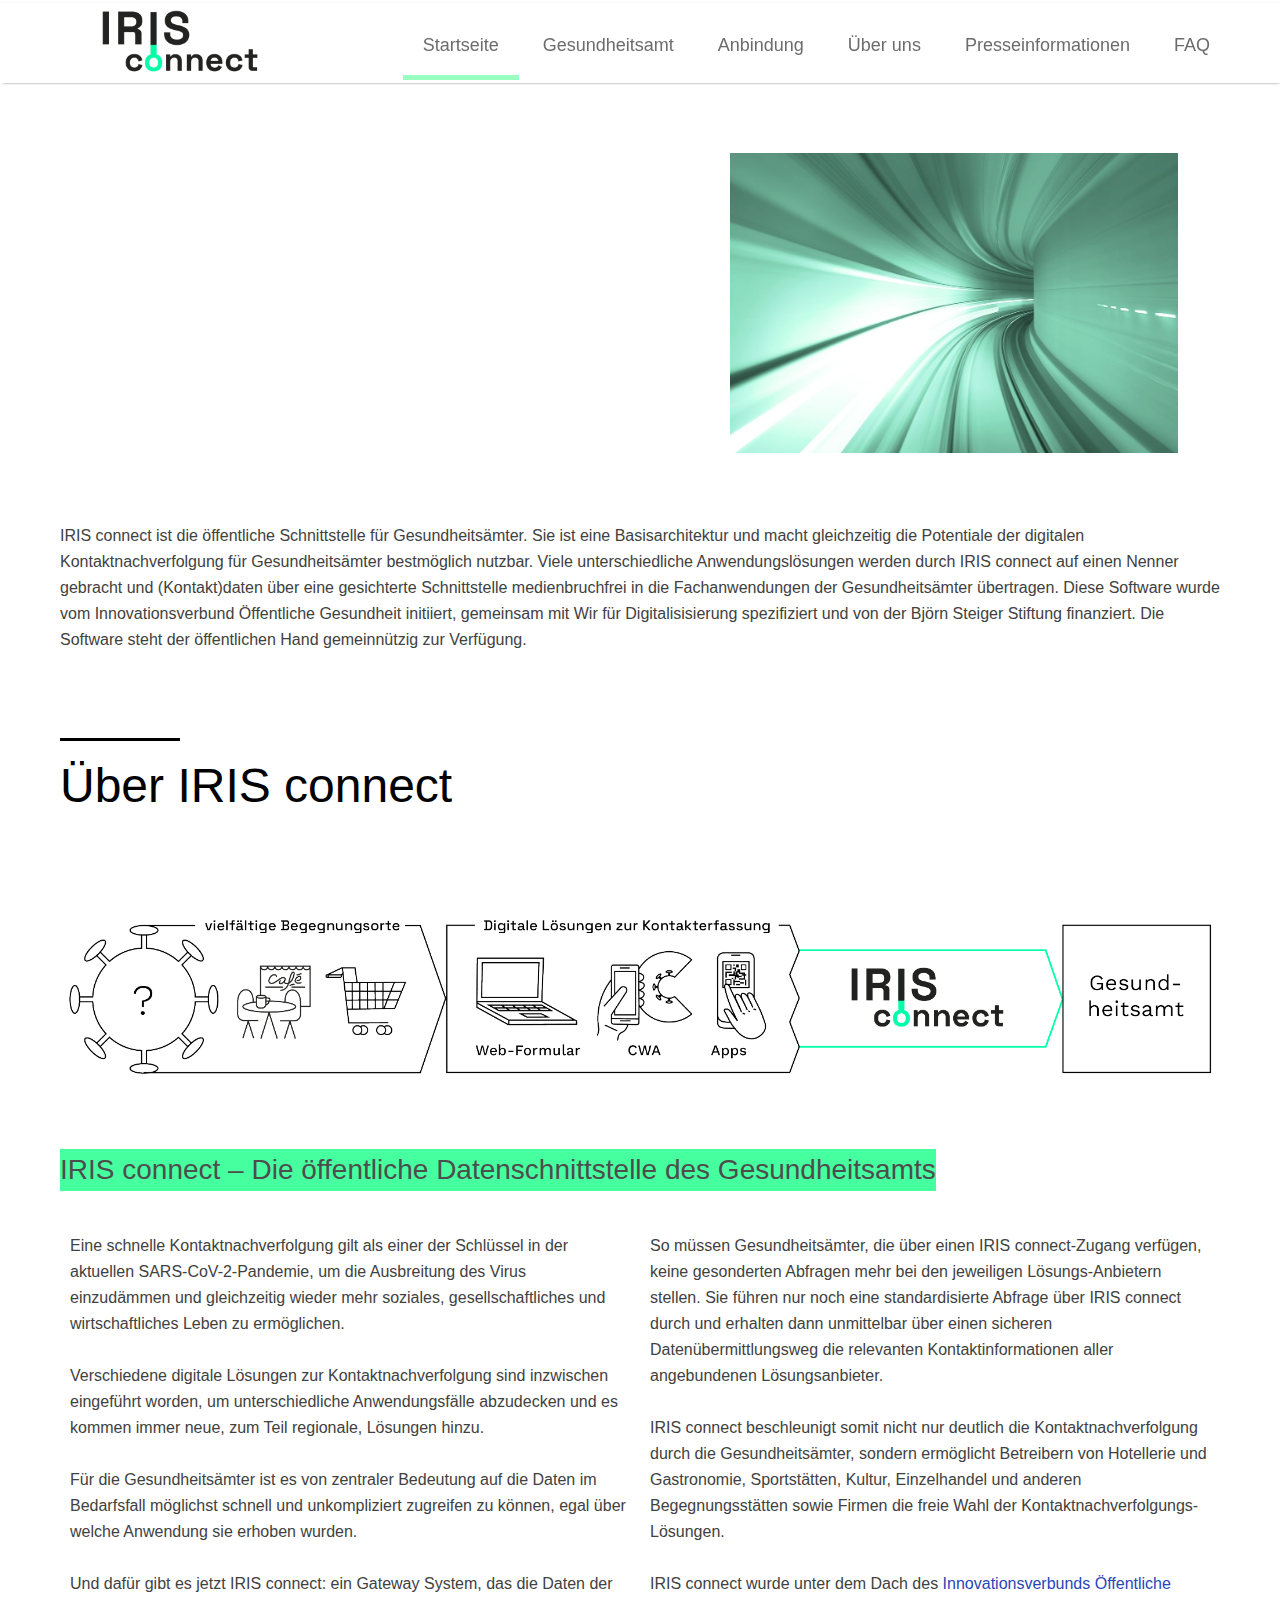
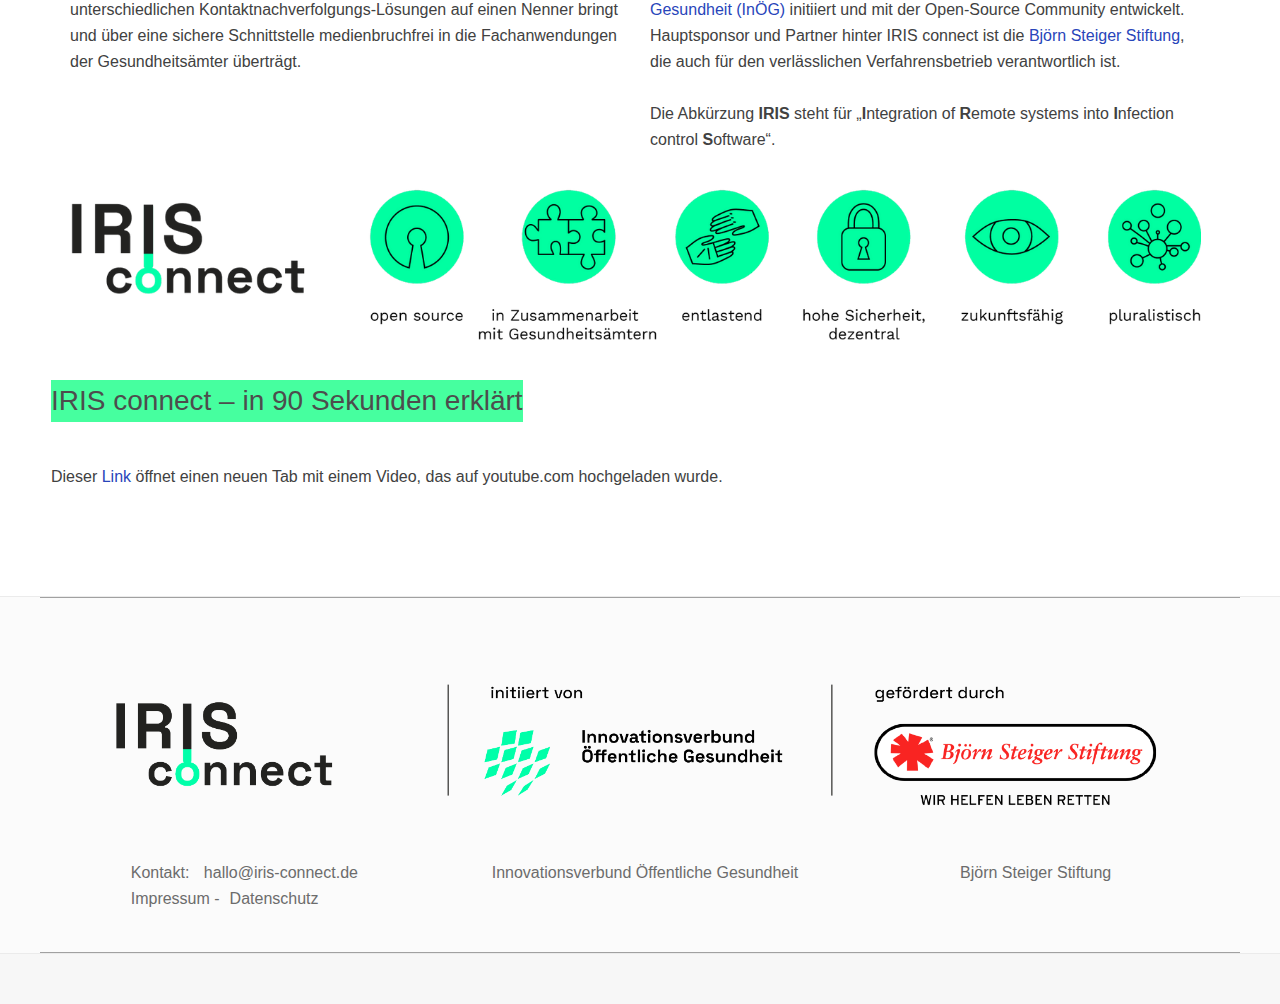
==== index.html @ 7974c7ae "Migrate all content from webflow export zip into repo" ====
<!DOCTYPE html><!--  Last Published: Thu Sep 01 2022 11:28:09 GMT+0000 (Coordinated Universal Time)  -->
<html data-wf-page="60c7bbba00baf5e460b55477" data-wf-site="609e55b08d9aef989925de0d">
<head>
  <meta charset="utf-8">
  <title>Startseite</title>
  <meta content="Startseite" property="og:title">
  <meta content="Startseite" property="twitter:title">
  <meta content="width=device-width, initial-scale=1" name="viewport">
  <link href="css/normalize.css" rel="stylesheet" type="text/css">
  <link href="css/webflow.css" rel="stylesheet" type="text/css">
  <link href="css/inog-website-ac7d7855dc26e0b5ff1cab9973.webflow.css" rel="stylesheet" type="text/css">
  <script src="https://ajax.googleapis.com/ajax/libs/webfont/1.6.26/webfont.js" type="text/javascript"></script>
  <script type="text/javascript">WebFont.load({  google: {    families: ["Work Sans:100,200,300,regular,500,600,700","Space Grotesk:300,regular,500,600,700"]  }});</script>
  <!-- [if lt IE 9]><script src="https://cdnjs.cloudflare.com/ajax/libs/html5shiv/3.7.3/html5shiv.min.js" type="text/javascript"></script><![endif] -->
  <script type="text/javascript">!function(o,c){var n=c.documentElement,t=" w-mod-";n.className+=t+"js",("ontouchstart"in o||o.DocumentTouch&&c instanceof DocumentTouch)&&(n.className+=t+"touch")}(window,document);</script>
  <link href="images/favicon.png" rel="shortcut icon" type="image/x-icon">
  <link href="images/webclip.png" rel="apple-touch-icon">
</head>
<body>
  <div data-collapse="medium" data-animation="default" data-duration="400" data-easing="ease" data-easing2="ease" role="banner" class="navbar-1 w-nav">
    <div class="container-4 w-container">
      <a href="#" class="w-nav-brand"><img src="images/logo-iris-connect.png" loading="lazy" width="160" srcset="images/logo-iris-connect-p-500.png 500w, images/logo-iris-connect-p-800.png 800w, images/logo-iris-connect-p-1080.png 1080w, images/logo-iris-connect.png 1669w" sizes="160px" alt="Logo IRIS Connect" class="image-13"></a>
      <nav role="navigation" class="nav-menu-2 w-nav-menu">
        <a href="index.html" aria-current="page" class="nav-list w-nav-link w--current">Startseite</a>
        <a href="gesundheitsamt.html" class="nav-list w-nav-link">Gesundheitsamt</a>
        <a href="anbindung.html" class="nav-list w-nav-link">Anbindung</a>
        <a href="uber-uns.html" class="nav-list w-nav-link">Über uns</a>
        <a href="presseinformationen.html" class="nav-list w-nav-link">Presseinformationen</a>
        <a href="faq.html" class="nav-list w-nav-link">FAQ</a>
      </nav>
      <div class="menu-button-2 w-nav-button">
        <div class="icon-3 w-icon-nav-menu"></div>
      </div>
    </div>
  </div>
  <div class="wrapper-pages">
    <div data-collapse="medium" data-animation="default" data-duration="400" data-easing="ease" data-easing2="ease" role="banner" class="sticky-navbar w-nav"></div>
    <div id="Hero-Section" class="section-1 startseite wf-section">
      <div class="homepagecontainer w-container"><img src="https://uploads-ssl.webflow.com/60b793fe8a375a7caa93cd40/60b8b0c73cc3524e37decfa8_logo-iris-claim.png" loading="lazy" alt="" class="image-21"><img src="images/Startseite.jpg" loading="lazy" srcset="images/Startseite-p-1080.jpeg 1080w, images/Startseite-p-1600.jpeg 1600w, images/Startseite-p-2000.jpeg 2000w, images/Startseite.jpg 2535w" sizes="(max-width: 991px) 100vw, 37vw" alt="" class="image-30"></div>
    </div>
    <div class="section-4 wf-section">
      <p class="iris-p startseite">IRIS connect ist die öffentliche Schnittstelle für Gesundheitsämter. Sie ist eine Basisarchitektur und macht gleichzeitig die Potentiale der digitalen Kontaktnachverfolgung für Gesundheitsämter bestmöglich nutzbar. Viele unterschiedliche Anwendungslösungen werden durch IRIS connect auf einen Nenner gebracht und (Kontakt)daten über eine gesichterte Schnittstelle medienbruchfrei in die Fachanwendungen der Gesundheitsämter übertragen. Diese Software wurde vom Innovationsverbund Öffentliche Gesundheit initiiert, gemeinsam mit Wir für Digitalisisierung spezifiziert und von der Björn Steiger Stiftung finanziert. Die Software steht der öffentlichen Hand gemeinnützig zur Verfügung.</p>
    </div>
    <div id="About" class="section-3 wf-section">
      <div class="hr"></div>
      <h1 class="heading-3">Über IRIS connect</h1><img src="images/Schaubild-Iris-connect-horizontal-transparent.png" loading="lazy" srcset="images/Schaubild-Iris-connect-horizontal-transparent-p-500.png 500w, images/Schaubild-Iris-connect-horizontal-transparent-p-800.png 800w, images/Schaubild-Iris-connect-horizontal-transparent-p-1080.png 1080w, images/Schaubild-Iris-connect-horizontal-transparent-p-2000.png 2000w, images/Schaubild-Iris-connect-horizontal-transparent-p-2600.png 2600w, images/Schaubild-Iris-connect-horizontal-transparent.png 4001w" sizes="100vw" alt="Schaubild von IRIS Connect, dass Daten vielfältiger Begegnungsorte mit digitalen Lösungen zur Kontakterfassung ans Gesundheitsamt darstellt" class="image-25">
      <h1 class="h2 about-h2 grn"><strong class="heading-3 h2 highlight">IRIS connect – Die öffentliche Datenschnittstelle des Gesundheitsamts</strong><br></h1>
      <div class="columns-12 w-row">
        <div class="w-col w-col-6">
          <p class="iris-p">Eine <strong class="gr-n">schnelle Kontaktnachverfolgung</strong> gilt als einer der Schlüssel in der aktuellen SARS-CoV-2-Pandemie, um die Ausbreitung des Virus einzudämmen und gleichzeitig wieder mehr soziales, gesellschaftliches und wirtschaftliches Leben zu ermöglichen.<br><br>Verschiedene <strong class="gr-n">digitale Lösungen zur Kontaktnachverfolgung</strong> sind inzwischen eingeführt worden, um unterschiedliche Anwendungsfälle abzudecken und es kommen immer neue, zum Teil regionale, Lösungen hinzu.<br><br>Für die <strong class="gr-n">Gesundheitsämter </strong>ist es von zentraler Bedeutung auf die Daten im Bedarfsfall möglichst schnell und unkompliziert zugreifen zu können, egal über welche Anwendung sie erhoben wurden.<br><br>Und dafür gibt es jetzt IRIS connect<span class="gr-n">: <strong class="bold-text-6">ein Gateway System, das die Daten der unterschiedlichen Kontaktnachverfolgungs-Lösungen auf einen Nenner bringt</strong></span> und über eine sichere Schnittstelle medienbruchfrei in die Fachanwendungen der Gesundheitsämter überträgt.<br></p>
        </div>
        <div class="w-col w-col-6">
          <p class="iris-p r1">So müssen Gesundheitsämter, die über einen IRIS connect-Zugang verfügen, keine gesonderten Abfragen mehr bei den jeweiligen Lösungs-Anbietern stellen. Sie führen nur noch eine standardisierte Abfrage über IRIS connect durch und erhalten dann unmittelbar über einen sicheren Datenübermittlungsweg die relevanten Kontaktinformationen aller angebundenen Lösungsanbieter.<br><br>IRIS connect beschleunigt somit nicht nur deutlich die Kontaktnachverfolgung durch die Gesundheitsämter, sondern ermöglicht Betreibern von Hotellerie und Gastronomie, Sportstätten, Kultur, Einzelhandel und anderen Begegnungsstätten sowie Firmen die freie Wahl der Kontaktnachverfolgungs-Lösungen.<br><br>IRIS connect wurde unter dem Dach des <a href="https://www.inoeg.de" target="_blank"><strong class="gr-n">Innovationsverbunds Öffentliche Gesundheit (InÖG)</strong></a> initiiert und mit der <strong class="gr-n">Open-Source Community</strong> entwickelt. Hauptsponsor und Partner hinter IRIS connect ist die <a href="https://www.steiger-stiftung.de/" target="_blank"><strong class="gr-n">Björn Steiger Stiftung</strong></a>, die auch für den verlässlichen Verfahrensbetrieb verantwortlich ist.<br><br>Die Abkürzung <strong>IRIS</strong> steht für „<strong>I</strong>ntegration of <strong>R</strong>emote systems into <strong>I</strong>nfection control <strong>S</strong>oftware“.</p>
        </div>
      </div>
    </div>
    <div class="container-12 w-container"><img src="images/USP-Iris-connect.png" loading="lazy" srcset="images/USP-Iris-connect-p-500.png 500w, images/USP-Iris-connect-p-800.png 800w, images/USP-Iris-connect-p-1080.png 1080w, images/USP-Iris-connect-p-1600.png 1600w, images/USP-Iris-connect-p-2000.png 2000w, images/USP-Iris-connect-p-2600.png 2600w, images/USP-Iris-connect.png 3645w" sizes="100vw" alt="Selling Points von IRIS connect:
Open Source
In Zusammenarbeit mit Gesundheitsämtern
entlastend
hohe Sicherheit, dezentral
zukunftsfähig
pulralistisch" class="image-23">
      <h1 class="h2 about-h2 grn"><strong class="heading-3 h2 highlight">IRIS connect – in 90 Sekunden erklärt </strong><br></h1>
      <p class="iris-p">Dieser <a href="https://youtu.be/By59JzV6ISc" target="_blank">Link</a> öffnet einen neuen Tab mit einem Video, das auf youtube.com hochgeladen wurde.<br></p>
      <a href="https://youtu.be/By59JzV6ISc" target="_blank" class="w-inline-block"><img src="images/IRIS-connect-in-90-Sekunden-erklärt.png" loading="lazy" srcset="images/IRIS-connect-in-90-Sekunden-erklärt-p-500.png 500w, images/IRIS-connect-in-90-Sekunden-erklärt-p-800.png 800w, images/IRIS-connect-in-90-Sekunden-erklärt-p-1080.png 1080w, images/IRIS-connect-in-90-Sekunden-erklärt.png 1270w" sizes="100vw" alt=""></a>
    </div>
    <div class="section-2 footer-section wf-section">
      <div class="container w-container">
        <div class="center-content"><img src="images/Logo-IRIS-BSS-INOEG-horizontal-1.png" loading="lazy" srcset="images/Logo-IRIS-BSS-INOEG-horizontal-1-p-500.png 500w, images/Logo-IRIS-BSS-INOEG-horizontal-1-p-800.png 800w, images/Logo-IRIS-BSS-INOEG-horizontal-1-p-1080.png 1080w, images/Logo-IRIS-BSS-INOEG-horizontal-1-p-2000.png 2000w, images/Logo-IRIS-BSS-INOEG-horizontal-1-p-2600.png 2600w, images/Logo-IRIS-BSS-INOEG-horizontal-1-p-3200.png 3200w, images/Logo-IRIS-BSS-INOEG-horizontal-1.png 4001w" sizes="100vw" alt="" class="image-41"></div>
        <div class="columns-10 w-row">
          <div class="column-11 w-col w-col-4">
            <p class="paragraph-10">Kontakt: <a href="mailto:hallo@iris-connect.de" class="link-gr-n">hallo@iris-connect.de</a>
              <a href="impressum.html" class="link-gr-n"><br>Impressum </a>-<a href="datenschutz.html" class="link-gr-n">Datenschutz</a>
            </p>
          </div>
          <div class="column-11 w-col w-col-4">
            <p>
              <a href="https://www.inoeg.de/" class="link-gr-n">Innovationsverbund Öffentliche Gesundheit</a>
            </p>
          </div>
          <div class="column-10 w-col w-col-4">
            <p>
              <a href="https://www.steiger-stiftung.de/" class="link-gr-n">Björn Steiger Stiftung</a>
            </p>
          </div>
        </div>
      </div>
      <div class="sub-footer">
        <div class="container-2"></div>
      </div>
    </div>
  </div>
  <script src="https://d3e54v103j8qbb.cloudfront.net/js/jquery-3.5.1.min.dc5e7f18c8.js?site=609e55b08d9aef989925de0d" type="text/javascript" integrity="sha256-9/aliU8dGd2tb6OSsuzixeV4y/faTqgFtohetphbbj0=" crossorigin="anonymous"></script>
  <script src="js/webflow.js" type="text/javascript"></script>
  <!-- [if lte IE 9]><script src="https://cdnjs.cloudflare.com/ajax/libs/placeholders/3.0.2/placeholders.min.js"></script><![endif] -->
</body>
</html>
---- css/webflow.css ----
@font-face {
  font-family: 'webflow-icons';
  src: url("[data-uri]") format('truetype');
  font-weight: normal;
  font-style: normal;
}
[class^="w-icon-"],
[class*=" w-icon-"] {
  /* use !important to prevent issues with browser extensions that change fonts */
  font-family: 'webflow-icons' !important;
  speak: none;
  font-style: normal;
  font-weight: normal;
  font-variant: normal;
  text-transform: none;
  line-height: 1;
  /* Better Font Rendering =========== */
  -webkit-font-smoothing: antialiased;
  -moz-osx-font-smoothing: grayscale;
}
.w-icon-slider-right:before {
  content: "\e600";
}
.w-icon-slider-left:before {
  content: "\e601";
}
.w-icon-nav-menu:before {
  content: "\e602";
}
.w-icon-arrow-down:before,
.w-icon-dropdown-toggle:before {
  content: "\e603";
}
.w-icon-file-upload-remove:before {
  content: "\e900";
}
.w-icon-file-upload-icon:before {
  content: "\e903";
}
* {
  -webkit-box-sizing: border-box;
  -moz-box-sizing: border-box;
  box-sizing: border-box;
}
html {
  height: 100%;
}
body {
  margin: 0;
  min-height: 100%;
  background-color: #fff;
  font-family: Arial, sans-serif;
  font-size: 14px;
  line-height: 20px;
  color: #333;
}
img {
  max-width: 100%;
  vertical-align: middle;
  display: inline-block;
}
html.w-mod-touch * {
  background-attachment: scroll !important;
}
.w-block {
  display: block;
}
.w-inline-block {
  max-width: 100%;
  display: inline-block;
}
.w-clearfix:before,
.w-clearfix:after {
  content: " ";
  display: table;
  grid-column-start: 1;
  grid-row-start: 1;
  grid-column-end: 2;
  grid-row-end: 2;
}
.w-clearfix:after {
  clear: both;
}
.w-hidden {
  display: none;
}
.w-button {
  display: inline-block;
  padding: 9px 15px;
  background-color: #3898EC;
  color: white;
  border: 0;
  line-height: inherit;
  text-decoration: none;
  cursor: pointer;
  border-radius: 0;
}
input.w-button {
  -webkit-appearance: button;
}
html[data-w-dynpage] [data-w-cloak] {
  color: transparent !important;
}
.w-webflow-badge,
.w-webflow-badge * {
  position: static;
  left: auto;
  top: auto;
  right: auto;
  bottom: auto;
  z-index: auto;
  display: block;
  visibility: visible;
  overflow: visible;
  overflow-x: visible;
  overflow-y: visible;
  box-sizing: border-box;
  width: auto;
  height: auto;
  max-height: none;
  max-width: none;
  min-height: 0;
  min-width: 0;
  margin: 0;
  padding: 0;
  float: none;
  clear: none;
  border: 0 none transparent;
  border-radius: 0;
  background: none;
  background-image: none;
  background-position: 0% 0%;
  background-size: auto auto;
  background-repeat: repeat;
  background-origin: padding-box;
  background-clip: border-box;
  background-attachment: scroll;
  background-color: transparent;
  box-shadow: none;
  opacity: 1;
  transform: none;
  transition: none;
  direction: ltr;
  font-family: inherit;
  font-weight: inherit;
  color: inherit;
  font-size: inherit;
  line-height: inherit;
  font-style: inherit;
  font-variant: inherit;
  text-align: inherit;
  letter-spacing: inherit;
  text-decoration: inherit;
  text-indent: 0;
  text-transform: inherit;
  list-style-type: disc;
  text-shadow: none;
  font-smoothing: auto;
  vertical-align: baseline;
  cursor: inherit;
  white-space: inherit;
  word-break: normal;
  word-spacing: normal;
  word-wrap: normal;
}
.w-webflow-badge {
  position: fixed !important;
  display: inline-block !important;
  visibility: visible !important;
  z-index: 2147483647 !important;
  top: auto !important;
  right: 12px !important;
  bottom: 12px !important;
  left: auto !important;
  color: #AAADB0 !important;
  background-color: #fff !important;
  border-radius: 3px !important;
  padding: 6px 8px 6px 6px !important;
  font-size: 12px !important;
  opacity: 1 !important;
  line-height: 14px !important;
  text-decoration: none !important;
  transform: none !important;
  margin: 0 !important;
  width: auto !important;
  height: auto !important;
  overflow: visible !important;
  white-space: nowrap;
  box-shadow: 0 0 0 1px rgba(0, 0, 0, 0.1), 0px 1px 3px rgba(0, 0, 0, 0.1);
  cursor: pointer;
}
.w-webflow-badge > img {
  display: inline-block !important;
  visibility: visible !important;
  opacity: 1 !important;
  vertical-align: middle !important;
}
h1,
h2,
h3,
h4,
h5,
h6 {
  font-weight: bold;
  margin-bottom: 10px;
}
h1 {
  font-size: 38px;
  line-height: 44px;
  margin-top: 20px;
}
h2 {
  font-size: 32px;
  line-height: 36px;
  margin-top: 20px;
}
h3 {
  font-size: 24px;
  line-height: 30px;
  margin-top: 20px;
}
h4 {
  font-size: 18px;
  line-height: 24px;
  margin-top: 10px;
}
h5 {
  font-size: 14px;
  line-height: 20px;
  margin-top: 10px;
}
h6 {
  font-size: 12px;
  line-height: 18px;
  margin-top: 10px;
}
p {
  margin-top: 0;
  margin-bottom: 10px;
}
blockquote {
  margin: 0 0 10px 0;
  padding: 10px 20px;
  border-left: 5px solid #E2E2E2;
  font-size: 18px;
  line-height: 22px;
}
figure {
  margin: 0;
  margin-bottom: 10px;
}
figcaption {
  margin-top: 5px;
  text-align: center;
}
ul,
ol {
  margin-top: 0px;
  margin-bottom: 10px;
  padding-left: 40px;
}
.w-list-unstyled {
  padding-left: 0;
  list-style: none;
}
.w-embed:before,
.w-embed:after {
  content: " ";
  display: table;
  grid-column-start: 1;
  grid-row-start: 1;
  grid-column-end: 2;
  grid-row-end: 2;
}
.w-embed:after {
  clear: both;
}
.w-video {
  width: 100%;
  position: relative;
  padding: 0;
}
.w-video iframe,
.w-video object,
.w-video embed {
  position: absolute;
  top: 0;
  left: 0;
  width: 100%;
  height: 100%;
  border: none;
}
fieldset {
  padding: 0;
  margin: 0;
  border: 0;
}
button,
[type='button'],
[type='reset'] {
  border: 0;
  cursor: pointer;
  -webkit-appearance: button;
}
.w-form {
  margin: 0 0 15px;
}
.w-form-done {
  display: none;
  padding: 20px;
  text-align: center;
  background-color: #dddddd;
}
.w-form-fail {
  display: none;
  margin-top: 10px;
  padding: 10px;
  background-color: #ffdede;
}
label {
  display: block;
  margin-bottom: 5px;
  font-weight: bold;
}
.w-input,
.w-select {
  display: block;
  width: 100%;
  height: 38px;
  padding: 8px 12px;
  margin-bottom: 10px;
  font-size: 14px;
  line-height: 1.42857143;
  color: #333333;
  vertical-align: middle;
  background-color: #ffffff;
  border: 1px solid #cccccc;
}
.w-input:-moz-placeholder,
.w-select:-moz-placeholder {
  color: #999;
}
.w-input::-moz-placeholder,
.w-select::-moz-placeholder {
  color: #999;
  opacity: 1;
}
.w-input:-ms-input-placeholder,
.w-select:-ms-input-placeholder {
  color: #999;
}
.w-input::-webkit-input-placeholder,
.w-select::-webkit-input-placeholder {
  color: #999;
}
.w-input:focus,
.w-select:focus {
  border-color: #3898EC;
  outline: 0;
}
.w-input[disabled],
.w-select[disabled],
.w-input[readonly],
.w-select[readonly],
fieldset[disabled] .w-input,
fieldset[disabled] .w-select {
  cursor: not-allowed;
}
.w-input[disabled]:not(.w-input-disabled),
.w-select[disabled]:not(.w-input-disabled),
.w-input[readonly],
.w-select[readonly],
fieldset[disabled]:not(.w-input-disabled) .w-input,
fieldset[disabled]:not(.w-input-disabled) .w-select {
  background-color: #eeeeee;
}
textarea.w-input,
textarea.w-select {
  height: auto;
}
.w-select {
  background-color: #f3f3f3;
}
.w-select[multiple] {
  height: auto;
}
.w-form-label {
  display: inline-block;
  cursor: pointer;
  font-weight: normal;
  margin-bottom: 0px;
}
.w-radio {
  display: block;
  margin-bottom: 5px;
  padding-left: 20px;
}
.w-radio:before,
.w-radio:after {
  content: " ";
  display: table;
  grid-column-start: 1;
  grid-row-start: 1;
  grid-column-end: 2;
  grid-row-end: 2;
}
.w-radio:after {
  clear: both;
}
.w-radio-input {
  margin: 4px 0 0;
  margin-top: 1px \9;
  line-height: normal;
  float: left;
  margin-left: -20px;
}
.w-radio-input {
  margin-top: 3px;
}
.w-file-upload {
  display: block;
  margin-bottom: 10px;
}
.w-file-upload-input {
  width: 0.1px;
  height: 0.1px;
  opacity: 0;
  overflow: hidden;
  position: absolute;
  z-index: -100;
}
.w-file-upload-default,
.w-file-upload-uploading,
.w-file-upload-success {
  display: inline-block;
  color: #333333;
}
.w-file-upload-error {
  display: block;
  margin-top: 10px;
}
.w-file-upload-default.w-hidden,
.w-file-upload-uploading.w-hidden,
.w-file-upload-error.w-hidden,
.w-file-upload-success.w-hidden {
  display: none;
}
.w-file-upload-uploading-btn {
  display: flex;
  font-size: 14px;
  font-weight: normal;
  cursor: pointer;
  margin: 0;
  padding: 8px 12px;
  border: 1px solid #cccccc;
  background-color: #fafafa;
}
.w-file-upload-file {
  display: flex;
  flex-grow: 1;
  justify-content: space-between;
  margin: 0;
  padding: 8px 9px 8px 11px;
  border: 1px solid #cccccc;
  background-color: #fafafa;
}
.w-file-upload-file-name {
  font-size: 14px;
  font-weight: normal;
  display: block;
}
.w-file-remove-link {
  margin-top: 3px;
  margin-left: 10px;
  width: auto;
  height: auto;
  padding: 3px;
  display: block;
  cursor: pointer;
}
.w-icon-file-upload-remove {
  margin: auto;
  font-size: 10px;
}
.w-file-upload-error-msg {
  display: inline-block;
  color: #ea384c;
  padding: 2px 0;
}
.w-file-upload-info {
  display: inline-block;
  line-height: 38px;
  padding: 0 12px;
}
.w-file-upload-label {
  display: inline-block;
  font-size: 14px;
  font-weight: normal;
  cursor: pointer;
  margin: 0;
  padding: 8px 12px;
  border: 1px solid #cccccc;
  background-color: #fafafa;
}
.w-icon-file-upload-icon,
.w-icon-file-upload-uploading {
  display: inline-block;
  margin-right: 8px;
  width: 20px;
}
.w-icon-file-upload-uploading {
  height: 20px;
}
.w-container {
  margin-left: auto;
  margin-right: auto;
  max-width: 940px;
}
.w-container:before,
.w-container:after {
  content: " ";
  display: table;
  grid-column-start: 1;
  grid-row-start: 1;
  grid-column-end: 2;
  grid-row-end: 2;
}
.w-container:after {
  clear: both;
}
.w-container .w-row {
  margin-left: -10px;
  margin-right: -10px;
}
.w-row:before,
.w-row:after {
  content: " ";
  display: table;
  grid-column-start: 1;
  grid-row-start: 1;
  grid-column-end: 2;
  grid-row-end: 2;
}
.w-row:after {
  clear: both;
}
.w-row .w-row {
  margin-left: 0;
  margin-right: 0;
}
.w-col {
  position: relative;
  float: left;
  width: 100%;
  min-height: 1px;
  padding-left: 10px;
  padding-right: 10px;
}
.w-col .w-col {
  padding-left: 0;
  padding-right: 0;
}
.w-col-1 {
  width: 8.33333333%;
}
.w-col-2 {
  width: 16.66666667%;
}
.w-col-3 {
  width: 25%;
}
.w-col-4 {
  width: 33.33333333%;
}
.w-col-5 {
  width: 41.66666667%;
}
.w-col-6 {
  width: 50%;
}
.w-col-7 {
  width: 58.33333333%;
}
.w-col-8 {
  width: 66.66666667%;
}
.w-col-9 {
  width: 75%;
}
.w-col-10 {
  width: 83.33333333%;
}
.w-col-11 {
  width: 91.66666667%;
}
.w-col-12 {
  width: 100%;
}
.w-hidden-main {
  display: none !important;
}
@media screen and (max-width: 991px) {
  .w-container {
    max-width: 728px;
  }
  .w-hidden-main {
    display: inherit !important;
  }
  .w-hidden-medium {
    display: none !important;
  }
  .w-col-medium-1 {
    width: 8.33333333%;
  }
  .w-col-medium-2 {
    width: 16.66666667%;
  }
  .w-col-medium-3 {
    width: 25%;
  }
  .w-col-medium-4 {
    width: 33.33333333%;
  }
  .w-col-medium-5 {
    width: 41.66666667%;
  }
  .w-col-medium-6 {
    width: 50%;
  }
  .w-col-medium-7 {
    width: 58.33333333%;
  }
  .w-col-medium-8 {
    width: 66.66666667%;
  }
  .w-col-medium-9 {
    width: 75%;
  }
  .w-col-medium-10 {
    width: 83.33333333%;
  }
  .w-col-medium-11 {
    width: 91.66666667%;
  }
  .w-col-medium-12 {
    width: 100%;
  }
  .w-col-stack {
    width: 100%;
    left: auto;
    right: auto;
  }
}
@media screen and (max-width: 767px) {
  .w-hidden-main {
    display: inherit !important;
  }
  .w-hidden-medium {
    display: inherit !important;
  }
  .w-hidden-small {
    display: none !important;
  }
  .w-row,
  .w-container .w-row {
    margin-left: 0;
    margin-right: 0;
  }
  .w-col {
    width: 100%;
    left: auto;
    right: auto;
  }
  .w-col-small-1 {
    width: 8.33333333%;
  }
  .w-col-small-2 {
    width: 16.66666667%;
  }
  .w-col-small-3 {
    width: 25%;
  }
  .w-col-small-4 {
    width: 33.33333333%;
  }
  .w-col-small-5 {
    width: 41.66666667%;
  }
  .w-col-small-6 {
    width: 50%;
  }
  .w-col-small-7 {
    width: 58.33333333%;
  }
  .w-col-small-8 {
    width: 66.66666667%;
  }
  .w-col-small-9 {
    width: 75%;
  }
  .w-col-small-10 {
    width: 83.33333333%;
  }
  .w-col-small-11 {
    width: 91.66666667%;
  }
  .w-col-small-12 {
    width: 100%;
  }
}
@media screen and (max-width: 479px) {
  .w-container {
    max-width: none;
  }
  .w-hidden-main {
    display: inherit !important;
  }
  .w-hidden-medium {
    display: inherit !important;
  }
  .w-hidden-small {
    display: inherit !important;
  }
  .w-hidden-tiny {
    display: none !important;
  }
  .w-col {
    width: 100%;
  }
  .w-col-tiny-1 {
    width: 8.33333333%;
  }
  .w-col-tiny-2 {
    width: 16.66666667%;
  }
  .w-col-tiny-3 {
    width: 25%;
  }
  .w-col-tiny-4 {
    width: 33.33333333%;
  }
  .w-col-tiny-5 {
    width: 41.66666667%;
  }
  .w-col-tiny-6 {
    width: 50%;
  }
  .w-col-tiny-7 {
    width: 58.33333333%;
  }
  .w-col-tiny-8 {
    width: 66.66666667%;
  }
  .w-col-tiny-9 {
    width: 75%;
  }
  .w-col-tiny-10 {
    width: 83.33333333%;
  }
  .w-col-tiny-11 {
    width: 91.66666667%;
  }
  .w-col-tiny-12 {
    width: 100%;
  }
}
.w-widget {
  position: relative;
}
.w-widget-map {
  width: 100%;
  height: 400px;
}
.w-widget-map label {
  width: auto;
  display: inline;
}
.w-widget-map img {
  max-width: inherit;
}
.w-widget-map .gm-style-iw {
  text-align: center;
}
.w-widget-map .gm-style-iw > button {
  display: none !important;
}
.w-widget-twitter {
  overflow: hidden;
}
.w-widget-twitter-count-shim {
  display: inline-block;
  vertical-align: top;
  position: relative;
  width: 28px;
  height: 20px;
  text-align: center;
  background: white;
  border: #758696 solid 1px;
  border-radius: 3px;
}
.w-widget-twitter-count-shim * {
  pointer-events: none;
  -webkit-user-select: none;
  -moz-user-select: none;
  -ms-user-select: none;
  user-select: none;
}
.w-widget-twitter-count-shim .w-widget-twitter-count-inner {
  position: relative;
  font-size: 15px;
  line-height: 12px;
  text-align: center;
  color: #999;
  font-family: serif;
}
.w-widget-twitter-count-shim .w-widget-twitter-count-clear {
  position: relative;
  display: block;
}
.w-widget-twitter-count-shim.w--large {
  width: 36px;
  height: 28px;
}
.w-widget-twitter-count-shim.w--large .w-widget-twitter-count-inner {
  font-size: 18px;
  line-height: 18px;
}
.w-widget-twitter-count-shim:not(.w--vertical) {
  margin-left: 5px;
  margin-right: 8px;
}
.w-widget-twitter-count-shim:not(.w--vertical).w--large {
  margin-left: 6px;
}
.w-widget-twitter-count-shim:not(.w--vertical):before,
.w-widget-twitter-count-shim:not(.w--vertical):after {
  top: 50%;
  left: 0;
  border: solid transparent;
  content: ' ';
  height: 0;
  width: 0;
  position: absolute;
  pointer-events: none;
}
.w-widget-twitter-count-shim:not(.w--vertical):before {
  border-color: rgba(117, 134, 150, 0);
  border-right-color: #5d6c7b;
  border-width: 4px;
  margin-left: -9px;
  margin-top: -4px;
}
.w-widget-twitter-count-shim:not(.w--vertical).w--large:before {
  border-width: 5px;
  margin-left: -10px;
  margin-top: -5px;
}
.w-widget-twitter-count-shim:not(.w--vertical):after {
  border-color: rgba(255, 255, 255, 0);
  border-right-color: white;
  border-width: 4px;
  margin-left: -8px;
  margin-top: -4px;
}
.w-widget-twitter-count-shim:not(.w--vertical).w--large:after {
  border-width: 5px;
  margin-left: -9px;
  margin-top: -5px;
}
.w-widget-twitter-count-shim.w--vertical {
  width: 61px;
  height: 33px;
  margin-bottom: 8px;
}
.w-widget-twitter-count-shim.w--vertical:before,
.w-widget-twitter-count-shim.w--vertical:after {
  top: 100%;
  left: 50%;
  border: solid transparent;
  content: ' ';
  height: 0;
  width: 0;
  position: absolute;
  pointer-events: none;
}
.w-widget-twitter-count-shim.w--vertical:before {
  border-color: rgba(117, 134, 150, 0);
  border-top-color: #5d6c7b;
  border-width: 5px;
  margin-left: -5px;
}
.w-widget-twitter-count-shim.w--vertical:after {
  border-color: rgba(255, 255, 255, 0);
  border-top-color: white;
  border-width: 4px;
  margin-left: -4px;
}
.w-widget-twitter-count-shim.w--vertical .w-widget-twitter-count-inner {
  font-size: 18px;
  line-height: 22px;
}
.w-widget-twitter-count-shim.w--vertical.w--large {
  width: 76px;
}
.w-background-video {
  position: relative;
  overflow: hidden;
  height: 500px;
  color: white;
}
.w-background-video > video {
  background-size: cover;
  background-position: 50% 50%;
  position: absolute;
  margin: auto;
  width: 100%;
  height: 100%;
  right: -100%;
  bottom: -100%;
  top: -100%;
  left: -100%;
  object-fit: cover;
  z-index: -100;
}
.w-background-video > video::-webkit-media-controls-start-playback-button {
  display: none !important;
  -webkit-appearance: none;
}
.w-background-video--control {
  position: absolute;
  bottom: 1em;
  right: 1em;
  background-color: transparent;
  padding: 0;
}
.w-background-video--control > [hidden] {
  display: none !important;
}
.w-slider {
  position: relative;
  height: 300px;
  text-align: center;
  background: #dddddd;
  clear: both;
  -webkit-tap-highlight-color: rgba(0, 0, 0, 0);
  tap-highlight-color: rgba(0, 0, 0, 0);
}
.w-slider-mask {
  position: relative;
  display: block;
  overflow: hidden;
  z-index: 1;
  left: 0;
  right: 0;
  height: 100%;
  white-space: nowrap;
}
.w-slide {
  position: relative;
  display: inline-block;
  vertical-align: top;
  width: 100%;
  height: 100%;
  white-space: normal;
  text-align: left;
}
.w-slider-nav {
  position: absolute;
  z-index: 2;
  top: auto;
  right: 0;
  bottom: 0;
  left: 0;
  margin: auto;
  padding-top: 10px;
  height: 40px;
  text-align: center;
  -webkit-tap-highlight-color: rgba(0, 0, 0, 0);
  tap-highlight-color: rgba(0, 0, 0, 0);
}
.w-slider-nav.w-round > div {
  border-radius: 100%;
}
.w-slider-nav.w-num > div {
  width: auto;
  height: auto;
  padding: 0.2em 0.5em;
  font-size: inherit;
  line-height: inherit;
}
.w-slider-nav.w-shadow > div {
  box-shadow: 0 0 3px rgba(51, 51, 51, 0.4);
}
.w-slider-nav-invert {
  color: #fff;
}
.w-slider-nav-invert > div {
  background-color: rgba(34, 34, 34, 0.4);
}
.w-slider-nav-invert > div.w-active {
  background-color: #222;
}
.w-slider-dot {
  position: relative;
  display: inline-block;
  width: 1em;
  height: 1em;
  background-color: rgba(255, 255, 255, 0.4);
  cursor: pointer;
  margin: 0 3px 0.5em;
  transition: background-color 100ms, color 100ms;
}
.w-slider-dot.w-active {
  background-color: #fff;
}
.w-slider-dot:focus {
  outline: none;
  box-shadow: 0px 0px 0px 2px #fff;
}
.w-slider-dot:focus.w-active {
  box-shadow: none;
}
.w-slider-arrow-left,
.w-slider-arrow-right {
  position: absolute;
  width: 80px;
  top: 0;
  right: 0;
  bottom: 0;
  left: 0;
  margin: auto;
  cursor: pointer;
  overflow: hidden;
  color: white;
  font-size: 40px;
  -webkit-tap-highlight-color: rgba(0, 0, 0, 0);
  tap-highlight-color: rgba(0, 0, 0, 0);
  -webkit-user-select: none;
  -moz-user-select: none;
  -ms-user-select: none;
  user-select: none;
}
.w-slider-arrow-left [class^='w-icon-'],
.w-slider-arrow-right [class^='w-icon-'],
.w-slider-arrow-left [class*=' w-icon-'],
.w-slider-arrow-right [class*=' w-icon-'] {
  position: absolute;
}
.w-slider-arrow-left:focus,
.w-slider-arrow-right:focus {
  outline: 0;
}
.w-slider-arrow-left {
  z-index: 3;
  right: auto;
}
.w-slider-arrow-right {
  z-index: 4;
  left: auto;
}
.w-icon-slider-left,
.w-icon-slider-right {
  top: 0;
  right: 0;
  bottom: 0;
  left: 0;
  margin: auto;
  width: 1em;
  height: 1em;
}
.w-slider-aria-label {
  border: 0;
  clip: rect(0 0 0 0);
  height: 1px;
  margin: -1px;
  overflow: hidden;
  padding: 0;
  position: absolute;
  width: 1px;
}
.w-slider-force-show {
  display: block !important;
}
.w-dropdown {
  display: inline-block;
  position: relative;
  text-align: left;
  margin-left: auto;
  margin-right: auto;
  z-index: 900;
}
.w-dropdown-btn,
.w-dropdown-toggle,
.w-dropdown-link {
  position: relative;
  vertical-align: top;
  text-decoration: none;
  color: #222222;
  padding: 20px;
  text-align: left;
  margin-left: auto;
  margin-right: auto;
  white-space: nowrap;
}
.w-dropdown-toggle {
  -webkit-user-select: none;
  -moz-user-select: none;
  -ms-user-select: none;
  user-select: none;
  display: inline-block;
  cursor: pointer;
  padding-right: 40px;
}
.w-dropdown-toggle:focus {
  outline: 0;
}
.w-icon-dropdown-toggle {
  position: absolute;
  top: 0;
  right: 0;
  bottom: 0;
  margin: auto;
  margin-right: 20px;
  width: 1em;
  height: 1em;
}
.w-dropdown-list {
  position: absolute;
  background: #dddddd;
  display: none;
  min-width: 100%;
}
.w-dropdown-list.w--open {
  display: block;
}
.w-dropdown-link {
  padding: 10px 20px;
  display: block;
  color: #222222;
}
.w-dropdown-link.w--current {
  color: #0082f3;
}
.w-dropdown-link:focus {
  outline: 0;
}
@media screen and (max-width: 767px) {
  .w-nav-brand {
    padding-left: 10px;
  }
}
/**
 * ## Note
 * Safari (on both iOS and OS X) does not handle viewport units (vh, vw) well.
 * For example percentage units do not work on descendants of elements that
 * have any dimensions expressed in viewport units. It also doesn’t handle them at
 * all in `calc()`.
 */
/**
 * Wrapper around all lightbox elements
 *
 * 1. Since the lightbox can receive focus, IE also gives it an outline.
 * 2. Fixes flickering on Chrome when a transition is in progress
 *    underneath the lightbox.
 */
.w-lightbox-backdrop {
  color: #000;
  cursor: auto;
  font-family: serif;
  font-size: medium;
  font-style: normal;
  font-variant: normal;
  font-weight: normal;
  letter-spacing: normal;
  line-height: normal;
  list-style: disc;
  text-align: start;
  text-indent: 0;
  text-shadow: none;
  text-transform: none;
  visibility: visible;
  white-space: normal;
  word-break: normal;
  word-spacing: normal;
  word-wrap: normal;
  position: fixed;
  top: 0;
  right: 0;
  bottom: 0;
  left: 0;
  color: #fff;
  font-family: "Helvetica Neue", Helvetica, Ubuntu, "Segoe UI", Verdana, sans-serif;
  font-size: 17px;
  line-height: 1.2;
  font-weight: 300;
  text-align: center;
  background: rgba(0, 0, 0, 0.9);
  z-index: 2000;
  outline: 0;
  /* 1 */
  opacity: 0;
  -webkit-user-select: none;
  -moz-user-select: none;
  -ms-user-select: none;
  -webkit-tap-highlight-color: transparent;
  -webkit-transform: translate(0, 0);
  /* 2 */
}
/**
 * Neat trick to bind the rubberband effect to our canvas instead of the whole
 * document on iOS. It also prevents a bug that causes the document underneath to scroll.
 */
.w-lightbox-backdrop,
.w-lightbox-container {
  height: 100%;
  overflow: auto;
  -webkit-overflow-scrolling: touch;
}
.w-lightbox-content {
  position: relative;
  height: 100vh;
  overflow: hidden;
}
.w-lightbox-view {
  position: absolute;
  width: 100vw;
  height: 100vh;
  opacity: 0;
}
.w-lightbox-view:before {
  content: "";
  height: 100vh;
}
/* .w-lightbox-content */
.w-lightbox-group,
.w-lightbox-group .w-lightbox-view,
.w-lightbox-group .w-lightbox-view:before {
  height: 86vh;
}
.w-lightbox-frame,
.w-lightbox-view:before {
  display: inline-block;
  vertical-align: middle;
}
/*
 * 1. Remove default margin set by user-agent on the <figure> element.
 */
.w-lightbox-figure {
  position: relative;
  margin: 0;
  /* 1 */
}
.w-lightbox-group .w-lightbox-figure {
  cursor: pointer;
}
/**
 * IE adds image dimensions as width and height attributes on the IMG tag,
 * but we need both width and height to be set to auto to enable scaling.
 */
.w-lightbox-img {
  width: auto;
  height: auto;
  max-width: none;
}
/**
 * 1. Reset if style is set by user on "All Images"
 */
.w-lightbox-image {
  display: block;
  float: none;
  /* 1 */
  max-width: 100vw;
  max-height: 100vh;
}
.w-lightbox-group .w-lightbox-image {
  max-height: 86vh;
}
.w-lightbox-caption {
  position: absolute;
  right: 0;
  bottom: 0;
  left: 0;
  padding: 0.5em 1em;
  background: rgba(0, 0, 0, 0.4);
  text-align: left;
  text-overflow: ellipsis;
  white-space: nowrap;
  overflow: hidden;
}
.w-lightbox-embed {
  position: absolute;
  top: 0;
  right: 0;
  bottom: 0;
  left: 0;
  width: 100%;
  height: 100%;
}
.w-lightbox-control {
  position: absolute;
  top: 0;
  width: 4em;
  background-size: 24px;
  background-repeat: no-repeat;
  background-position: center;
  cursor: pointer;
  -webkit-transition: all 0.3s;
  transition: all 0.3s;
}
.w-lightbox-left {
  display: none;
  bottom: 0;
  left: 0;
  /* <svg xmlns="http://www.w3.org/2000/svg" viewBox="-20 0 24 40" width="24" height="40"><g transform="rotate(45)"><path d="m0 0h5v23h23v5h-28z" opacity=".4"/><path d="m1 1h3v23h23v3h-26z" fill="#fff"/></g></svg> */
  background-image: url("[data-uri]");
}
.w-lightbox-right {
  display: none;
  right: 0;
  bottom: 0;
  /* <svg xmlns="http://www.w3.org/2000/svg" viewBox="-4 0 24 40" width="24" height="40"><g transform="rotate(45)"><path d="m0-0h28v28h-5v-23h-23z" opacity=".4"/><path d="m1 1h26v26h-3v-23h-23z" fill="#fff"/></g></svg> */
  background-image: url("[data-uri]");
}
/*
 * Without specifying the with and height inside the SVG, all versions of IE render the icon too small.
 * The bug does not seem to manifest itself if the elements are tall enough such as the above arrows.
 * (http://stackoverflow.com/questions/16092114/background-size-differs-in-internet-explorer)
 */
.w-lightbox-close {
  right: 0;
  height: 2.6em;
  /* <svg xmlns="http://www.w3.org/2000/svg" viewBox="-4 0 18 17" width="18" height="17"><g transform="rotate(45)"><path d="m0 0h7v-7h5v7h7v5h-7v7h-5v-7h-7z" opacity=".4"/><path d="m1 1h7v-7h3v7h7v3h-7v7h-3v-7h-7z" fill="#fff"/></g></svg> */
  background-image: url("[data-uri]");
  background-size: 18px;
}
/**
 * 1. All IE versions add extra space at the bottom without this.
 */
.w-lightbox-strip {
  position: absolute;
  bottom: 0;
  left: 0;
  right: 0;
  padding: 0 1vh;
  line-height: 0;
  /* 1 */
  white-space: nowrap;
  overflow-x: auto;
  overflow-y: hidden;
}
/*
 * 1. We use content-box to avoid having to do `width: calc(10vh + 2vw)`
 *    which doesn’t work in Safari anyway.
 * 2. Chrome renders images pixelated when switching to GPU. Making sure
 *    the parent is also rendered on the GPU (by setting translate3d for
 *    example) fixes this behavior.
 */
.w-lightbox-item {
  display: inline-block;
  width: 10vh;
  padding: 2vh 1vh;
  box-sizing: content-box;
  /* 1 */
  cursor: pointer;
  -webkit-transform: translate3d(0, 0, 0);
  /* 2 */
}
.w-lightbox-active {
  opacity: 0.3;
}
.w-lightbox-thumbnail {
  position: relative;
  height: 10vh;
  background: #222;
  overflow: hidden;
}
.w-lightbox-thumbnail-image {
  position: absolute;
  top: 0;
  left: 0;
}
.w-lightbox-thumbnail .w-lightbox-tall {
  top: 50%;
  width: 100%;
  -webkit-transform: translate(0, -50%);
  -ms-transform: translate(0, -50%);
  transform: translate(0, -50%);
}
.w-lightbox-thumbnail .w-lightbox-wide {
  left: 50%;
  height: 100%;
  -webkit-transform: translate(-50%, 0);
  -ms-transform: translate(-50%, 0);
  transform: translate(-50%, 0);
}
/*
 * Spinner
 *
 * Absolute pixel values are used to avoid rounding errors that would cause
 * the white spinning element to be misaligned with the track.
 */
.w-lightbox-spinner {
  position: absolute;
  top: 50%;
  left: 50%;
  box-sizing: border-box;
  width: 40px;
  height: 40px;
  margin-top: -20px;
  margin-left: -20px;
  border: 5px solid rgba(0, 0, 0, 0.4);
  border-radius: 50%;
  -webkit-animation: spin 0.8s infinite linear;
  animation: spin 0.8s infinite linear;
}
.w-lightbox-spinner:after {
  content: "";
  position: absolute;
  top: -4px;
  right: -4px;
  bottom: -4px;
  left: -4px;
  border: 3px solid transparent;
  border-bottom-color: #fff;
  border-radius: 50%;
}
/*
 * Utility classes
 */
.w-lightbox-hide {
  display: none;
}
.w-lightbox-noscroll {
  overflow: hidden;
}
@media (min-width: 768px) {
  .w-lightbox-content {
    height: 96vh;
    margin-top: 2vh;
  }
  .w-lightbox-view,
  .w-lightbox-view:before {
    height: 96vh;
  }
  /* .w-lightbox-content */
  .w-lightbox-group,
  .w-lightbox-group .w-lightbox-view,
  .w-lightbox-group .w-lightbox-view:before {
    height: 84vh;
  }
  .w-lightbox-image {
    max-width: 96vw;
    max-height: 96vh;
  }
  .w-lightbox-group .w-lightbox-image {
    max-width: 82.3vw;
    max-height: 84vh;
  }
  .w-lightbox-left,
  .w-lightbox-right {
    display: block;
    opacity: 0.5;
  }
  .w-lightbox-close {
    opacity: 0.8;
  }
  .w-lightbox-control:hover {
    opacity: 1;
  }
}
.w-lightbox-inactive,
.w-lightbox-inactive:hover {
  opacity: 0;
}
.w-richtext:before,
.w-richtext:after {
  content: " ";
  display: table;
  grid-column-start: 1;
  grid-row-start: 1;
  grid-column-end: 2;
  grid-row-end: 2;
}
.w-richtext:after {
  clear: both;
}
.w-richtext[contenteditable="true"]:before,
.w-richtext[contenteditable="true"]:after {
  white-space: initial;
}
.w-richtext ol,
.w-richtext ul {
  overflow: hidden;
}
.w-richtext .w-richtext-figure-selected.w-richtext-figure-type-video div:after,
.w-richtext .w-richtext-figure-selected[data-rt-type="video"] div:after {
  outline: 2px solid #2895f7;
}
.w-richtext .w-richtext-figure-selected.w-richtext-figure-type-image div,
.w-richtext .w-richtext-figure-selected[data-rt-type="image"] div {
  outline: 2px solid #2895f7;
}
.w-richtext figure.w-richtext-figure-type-video > div:after,
.w-richtext figure[data-rt-type="video"] > div:after {
  content: '';
  position: absolute;
  display: none;
  left: 0;
  top: 0;
  right: 0;
  bottom: 0;
}
.w-richtext figure {
  position: relative;
  max-width: 60%;
}
.w-richtext figure > div:before {
  cursor: default!important;
}
.w-richtext figure img {
  width: 100%;
}
.w-richtext figure figcaption.w-richtext-figcaption-placeholder {
  opacity: 0.6;
}
.w-richtext figure div {
  /* fix incorrectly sized selection border in the data manager */
  font-size: 0px;
  color: transparent;
}
.w-richtext figure.w-richtext-figure-type-image,
.w-richtext figure[data-rt-type="image"] {
  display: table;
}
.w-richtext figure.w-richtext-figure-type-image > div,
.w-richtext figure[data-rt-type="image"] > div {
  display: inline-block;
}
.w-richtext figure.w-richtext-figure-type-image > figcaption,
.w-richtext figure[data-rt-type="image"] > figcaption {
  display: table-caption;
  caption-side: bottom;
}
.w-richtext figure.w-richtext-figure-type-video,
.w-richtext figure[data-rt-type="video"] {
  width: 60%;
  height: 0;
}
.w-richtext figure.w-richtext-figure-type-video iframe,
.w-richtext figure[data-rt-type="video"] iframe {
  position: absolute;
  top: 0;
  left: 0;
  width: 100%;
  height: 100%;
}
.w-richtext figure.w-richtext-figure-type-video > div,
.w-richtext figure[data-rt-type="video"] > div {
  width: 100%;
}
.w-richtext figure.w-richtext-align-center {
  margin-right: auto;
  margin-left: auto;
  clear: both;
}
.w-richtext figure.w-richtext-align-center.w-richtext-figure-type-image > div,
.w-richtext figure.w-richtext-align-center[data-rt-type="image"] > div {
  max-width: 100%;
}
.w-richtext figure.w-richtext-align-normal {
  clear: both;
}
.w-richtext figure.w-richtext-align-fullwidth {
  width: 100%;
  max-width: 100%;
  text-align: center;
  clear: both;
  display: block;
  margin-right: auto;
  margin-left: auto;
}
.w-richtext figure.w-richtext-align-fullwidth > div {
  display: inline-block;
  /* padding-bottom is used for aspect ratios in video figures
      we want the div to inherit that so hover/selection borders in the designer-canvas
      fit right*/
  padding-bottom: inherit;
}
.w-richtext figure.w-richtext-align-fullwidth > figcaption {
  display: block;
}
.w-richtext figure.w-richtext-align-floatleft {
  float: left;
  margin-right: 15px;
  clear: none;
}
.w-richtext figure.w-richtext-align-floatright {
  float: right;
  margin-left: 15px;
  clear: none;
}
.w-nav {
  position: relative;
  background: #dddddd;
  z-index: 1000;
}
.w-nav:before,
.w-nav:after {
  content: " ";
  display: table;
  grid-column-start: 1;
  grid-row-start: 1;
  grid-column-end: 2;
  grid-row-end: 2;
}
.w-nav:after {
  clear: both;
}
.w-nav-brand {
  position: relative;
  float: left;
  text-decoration: none;
  color: #333333;
}
.w-nav-link {
  position: relative;
  display: inline-block;
  vertical-align: top;
  text-decoration: none;
  color: #222222;
  padding: 20px;
  text-align: left;
  margin-left: auto;
  margin-right: auto;
}
.w-nav-link.w--current {
  color: #0082f3;
}
.w-nav-menu {
  position: relative;
  float: right;
}
[data-nav-menu-open] {
  display: block !important;
  position: absolute;
  top: 100%;
  left: 0;
  right: 0;
  background: #C8C8C8;
  text-align: center;
  overflow: visible;
  min-width: 200px;
}
.w--nav-link-open {
  display: block;
  position: relative;
}
.w-nav-overlay {
  position: absolute;
  overflow: hidden;
  display: none;
  top: 100%;
  left: 0;
  right: 0;
  width: 100%;
}
.w-nav-overlay [data-nav-menu-open] {
  top: 0;
}
.w-nav[data-animation="over-left"] .w-nav-overlay {
  width: auto;
}
.w-nav[data-animation="over-left"] .w-nav-overlay,
.w-nav[data-animation="over-left"] [data-nav-menu-open] {
  right: auto;
  z-index: 1;
  top: 0;
}
.w-nav[data-animation="over-right"] .w-nav-overlay {
  width: auto;
}
.w-nav[data-animation="over-right"] .w-nav-overlay,
.w-nav[data-animation="over-right"] [data-nav-menu-open] {
  left: auto;
  z-index: 1;
  top: 0;
}
.w-nav-button {
  position: relative;
  float: right;
  padding: 18px;
  font-size: 24px;
  display: none;
  cursor: pointer;
  -webkit-tap-highlight-color: rgba(0, 0, 0, 0);
  tap-highlight-color: rgba(0, 0, 0, 0);
  -webkit-user-select: none;
  -moz-user-select: none;
  -ms-user-select: none;
  user-select: none;
}
.w-nav-button:focus {
  outline: 0;
}
.w-nav-button.w--open {
  background-color: #C8C8C8;
  color: white;
}
.w-nav[data-collapse="all"] .w-nav-menu {
  display: none;
}
.w-nav[data-collapse="all"] .w-nav-button {
  display: block;
}
.w--nav-dropdown-open {
  display: block;
}
.w--nav-dropdown-toggle-open {
  display: block;
}
.w--nav-dropdown-list-open {
  position: static;
}
@media screen and (max-width: 991px) {
  .w-nav[data-collapse="medium"] .w-nav-menu {
    display: none;
  }
  .w-nav[data-collapse="medium"] .w-nav-button {
    display: block;
  }
}
@media screen and (max-width: 767px) {
  .w-nav[data-collapse="small"] .w-nav-menu {
    display: none;
  }
  .w-nav[data-collapse="small"] .w-nav-button {
    display: block;
  }
  .w-nav-brand {
    padding-left: 10px;
  }
}
@media screen and (max-width: 479px) {
  .w-nav[data-collapse="tiny"] .w-nav-menu {
    display: none;
  }
  .w-nav[data-collapse="tiny"] .w-nav-button {
    display: block;
  }
}
.w-tabs {
  position: relative;
}
.w-tabs:before,
.w-tabs:after {
  content: " ";
  display: table;
  grid-column-start: 1;
  grid-row-start: 1;
  grid-column-end: 2;
  grid-row-end: 2;
}
.w-tabs:after {
  clear: both;
}
.w-tab-menu {
  position: relative;
}
.w-tab-link {
  position: relative;
  display: inline-block;
  vertical-align: top;
  text-decoration: none;
  padding: 9px 30px;
  text-align: left;
  cursor: pointer;
  color: #222222;
  background-color: #dddddd;
}
.w-tab-link.w--current {
  background-color: #C8C8C8;
}
.w-tab-link:focus {
  outline: 0;
}
.w-tab-content {
  position: relative;
  display: block;
  overflow: hidden;
}
.w-tab-pane {
  position: relative;
  display: none;
}
.w--tab-active {
  display: block;
}
@media screen and (max-width: 479px) {
  .w-tab-link {
    display: block;
  }
}
.w-ix-emptyfix:after {
  content: "";
}
@keyframes spin {
  0% {
    transform: rotate(0deg);
  }
  100% {
    transform: rotate(360deg);
  }
}
.w-dyn-empty {
  padding: 10px;
  background-color: #dddddd;
}
.w-dyn-hide {
  display: none !important;
}
.w-dyn-bind-empty {
  display: none !important;
}
.w-condition-invisible {
  display: none !important;
}
.wf-layout-layout {
  display: grid !important;
}
.wf-layout-cell {
  display: flex !important;
}
---- css/inog-website-ac7d7855dc26e0b5ff1cab9973.webflow.css ----
.w-layout-grid {
  display: -ms-grid;
  display: grid;
  grid-auto-columns: 1fr;
  -ms-grid-columns: 1fr 1fr;
  grid-template-columns: 1fr 1fr;
  -ms-grid-rows: auto auto;
  grid-template-rows: auto auto;
  grid-row-gap: 16px;
  grid-column-gap: 16px;
}

body {
  font-family: Inter;
  color: #414141;
  font-size: 16px;
  line-height: 26px;
}

h1 {
  margin-top: 10px;
  margin-bottom: 10px;
  color: #041735;
  font-size: 48px;
  line-height: 59px;
  font-weight: 700;
}

h2 {
  margin-top: 10px;
  color: #041735;
  font-size: 40px;
  line-height: 49px;
  font-weight: 600;
}

h3 {
  margin-top: 10px;
  color: #041735;
  font-size: 24px;
  line-height: 30px;
  font-weight: 500;
}

h4 {
  margin-top: 10px;
  color: #041735;
  font-size: 20px;
  line-height: 28px;
  font-weight: 500;
}

h5 {
  margin-top: 10px;
  margin-bottom: 10px;
  color: #041735;
  font-size: 18px;
  line-height: 26px;
  font-weight: 500;
}

h6 {
  margin-top: 10px;
  margin-bottom: 10px;
  color: #041735;
  font-size: 16px;
  line-height: 24px;
  font-weight: 500;
}

p {
  margin-bottom: 0px;
}

a {
  color: #2845ba;
  text-decoration: none;
}

a:hover {
  text-decoration: underline;
}

ul {
  margin-top: 10px;
  margin-bottom: 10px;
  padding-left: 40px;
}

img {
  display: inline-block;
  max-width: 100%;
  margin-top: 10px;
  margin-bottom: 10px;
}

em {
  font-style: italic;
}

blockquote {
  margin-top: 10px;
  margin-bottom: 10px;
  padding: 10px 20px;
  border-left: 5px solid #e2e2e2;
  font-size: 18px;
  line-height: 22px;
}

.navbar-background {
  position: absolute;
  left: 0%;
  top: 0%;
  right: 0%;
  bottom: 0%;
  z-index: auto;
  margin-top: 0px;
  border-bottom: 1px solid #d8d8d8;
  background-color: #fff;
  box-shadow: none;
}

.dropdown-toggle {
  color: #041735;
  font-size: 16px;
  font-weight: 500;
}

.dropdown-toggle:hover {
  color: #2845ba;
  font-weight: 500;
}

.dropdown-toggle:active {
  overflow: hidden;
}

.dropdown-toggle.w--open {
  font-weight: 500;
}

.dropdown-toggle.w--open:hover {
  color: #2845ba;
}

.nav-block {
  position: static;
  display: -webkit-box;
  display: -webkit-flex;
  display: -ms-flexbox;
  display: flex;
  width: 100%;
  height: 100px;
  margin-right: auto;
  margin-left: auto;
  padding-right: 35px;
  padding-left: 35px;
  -webkit-box-pack: justify;
  -webkit-justify-content: space-between;
  -ms-flex-pack: justify;
  justify-content: space-between;
  -webkit-box-align: center;
  -webkit-align-items: center;
  -ms-flex-align: center;
  align-items: center;
}

.navbar {
  position: fixed;
  left: 0%;
  top: 0%;
  right: 0%;
  bottom: auto;
  z-index: 999;
  background-color: transparent;
  font-weight: 600;
}

.logo {
  margin-top: 40px;
  margin-bottom: 0px;
  margin-left: 0px;
  padding-top: 20px;
  -webkit-transition: -webkit-transform 200ms ease;
  transition: -webkit-transform 200ms ease;
  transition: transform 200ms ease;
  transition: transform 200ms ease, -webkit-transform 200ms ease;
}

.logo:hover {
  -webkit-transform: scale(1.1);
  -ms-transform: scale(1.1);
  transform: scale(1.1);
}

.brand {
  display: block;
  -webkit-transition: -webkit-transform 200ms ease;
  transition: -webkit-transform 200ms ease;
  transition: transform 200ms ease;
  transition: transform 200ms ease, -webkit-transform 200ms ease;
}

.brand:hover {
  -webkit-transform: scale(0.95);
  -ms-transform: scale(0.95);
  transform: scale(0.95);
}

.dropdown-link-vertical {
  display: block;
  margin-top: 0px;
  margin-bottom: 0px;
  margin-left: 0px;
  padding: 15px 30px;
  -webkit-transition: color 200ms ease-in-out;
  transition: color 200ms ease-in-out;
  color: #041735;
  font-size: 16px;
  font-weight: 500;
  text-decoration: none;
  cursor: pointer;
}

.dropdown-link-vertical:hover {
  color: #2845ba;
  text-decoration: underline;
}

.dropdown-link-vertical.w--current {
  font-size: 16px;
}

.dropdown-link-vertical.w--current:visited {
  color: #6e87e9;
}

.dropdown-list-vertical {
  display: none;
  padding-top: 0px;
  border: 1px solid #d8d8d8;
  border-radius: 3px;
  background-color: #fff;
  box-shadow: 5px 0 10px 0 rgba(0, 0, 0, 0.1);
  color: #7c7c7c;
  font-weight: 500;
}

.dropdown-list-vertical:hover {
  color: #2e4ec2;
}

.dropdown-list-vertical.w--open {
  display: block;
  width: auto;
  height: auto;
  margin-top: 16px;
  margin-left: -10px;
  padding-top: 15px;
  padding-bottom: 15px;
  border: 1px solid #d8d8d8;
  border-radius: 6px;
  box-shadow: none;
}

.header-section {
  position: relative;
  display: -webkit-box;
  display: -webkit-flex;
  display: -ms-flexbox;
  display: flex;
  -webkit-box-orient: horizontal;
  -webkit-box-direction: normal;
  -webkit-flex-direction: row;
  -ms-flex-direction: row;
  flex-direction: row;
  -webkit-box-pack: center;
  -webkit-justify-content: center;
  -ms-flex-pack: center;
  justify-content: center;
  -webkit-box-align: center;
  -webkit-align-items: center;
  -ms-flex-align: center;
  align-items: center;
  background-color: transparent;
  background-clip: border-box;
  -webkit-text-fill-color: inherit;
}

.hero-content-left {
  display: block;
  padding-top: 100px;
  padding-left: 0px;
}

.hero-title {
  width: 482px;
  margin-top: 0px;
  margin-bottom: 25px;
  font-family: Inter;
  color: #041735;
  font-size: 48px;
  line-height: 59px;
  font-weight: 700;
}

.hero-grid {
  position: relative;
  width: 100%;
  height: auto;
  -webkit-box-pack: stretch;
  -webkit-justify-content: stretch;
  -ms-flex-pack: stretch;
  justify-content: stretch;
  justify-items: stretch;
  -webkit-align-content: stretch;
  -ms-flex-line-pack: stretch;
  align-content: stretch;
  grid-column-gap: 30px;
  -ms-grid-columns: 1fr 1fr;
  grid-template-columns: 1fr 1fr;
  -ms-grid-rows: auto;
  grid-template-rows: auto;
}

.hero-bg-home-one {
  position: absolute;
  left: 0%;
  top: 0%;
  right: 0%;
  bottom: auto;
  z-index: -999;
  display: block;
  height: 670px;
  -webkit-box-align: start;
  -webkit-align-items: flex-start;
  -ms-flex-align: start;
  align-items: flex-start;
  background-image: -webkit-gradient(linear, left top, left bottom, from(rgba(81, 122, 222, 0)), to(#517ade));
  background-image: linear-gradient(180deg, rgba(81, 122, 222, 0), #517ade);
  opacity: 0.1;
  -webkit-transform: skew(0deg, -5deg);
  -ms-transform: skew(0deg, -5deg);
  transform: skew(0deg, -5deg);
}

.hero-image {
  position: static;
  margin-top: 0px;
  padding-top: 100px;
}

.scroll-down {
  display: -webkit-box;
  display: -webkit-flex;
  display: -ms-flexbox;
  display: flex;
  width: 70px;
  height: 70px;
  margin-top: 160px;
  -webkit-box-orient: horizontal;
  -webkit-box-direction: normal;
  -webkit-flex-direction: row;
  -ms-flex-direction: row;
  flex-direction: row;
  -webkit-box-pack: center;
  -webkit-justify-content: center;
  -ms-flex-pack: center;
  justify-content: center;
  -webkit-box-align: center;
  -webkit-align-items: center;
  -ms-flex-align: center;
  align-items: center;
  border-radius: 100%;
  background-color: #fff;
  -webkit-transition: box-shadow 200ms ease-in-out;
  transition: box-shadow 200ms ease-in-out;
}

.scroll-down:hover {
  box-shadow: 0 4px 10px 0 rgba(0, 0, 0, 0.08);
}

.submit-button {
  width: 170px;
  border-radius: 6px;
  background-color: #2845ba;
  box-shadow: 0 11px 36px 0 rgba(40, 69, 186, 0.2);
  -webkit-transition: background-color 200ms ease-in-out, -webkit-transform 200ms ease-in-out;
  transition: background-color 200ms ease-in-out, -webkit-transform 200ms ease-in-out;
  transition: background-color 200ms ease-in-out, transform 200ms ease-in-out;
  transition: background-color 200ms ease-in-out, transform 200ms ease-in-out, -webkit-transform 200ms ease-in-out;
  font-weight: 500;
}

.submit-button:hover {
  background-color: #395add;
  -webkit-transform: translate(0px, -3px);
  -ms-transform: translate(0px, -3px);
  transform: translate(0px, -3px);
}

.submit-button.cta-button {
  width: 100%;
  height: 64px;
}

.hero-block {
  position: relative;
  display: -webkit-box;
  display: -webkit-flex;
  display: -ms-flexbox;
  display: flex;
  width: 100%;
  max-width: 1170px;
  margin: 100px 35px 80px;
  -webkit-box-orient: vertical;
  -webkit-box-direction: normal;
  -webkit-flex-direction: column;
  -ms-flex-direction: column;
  flex-direction: column;
  -webkit-box-pack: center;
  -webkit-justify-content: center;
  -ms-flex-pack: center;
  justify-content: center;
  -webkit-box-align: center;
  -webkit-align-items: center;
  -ms-flex-align: center;
  align-items: center;
}

.hero-block.small {
  height: auto;
  margin-bottom: 0px;
  -webkit-box-orient: vertical;
  -webkit-box-direction: normal;
  -webkit-flex-direction: column;
  -ms-flex-direction: column;
  flex-direction: column;
}

.section {
  position: static;
  display: -webkit-box;
  display: -webkit-flex;
  display: -ms-flexbox;
  display: flex;
  padding-top: 0px;
  clear: right;
  -webkit-box-pack: center;
  -webkit-justify-content: center;
  -ms-flex-pack: center;
  justify-content: center;
  -webkit-box-align: center;
  -webkit-align-items: center;
  -ms-flex-align: center;
  align-items: center;
}

.section.gradient-padding {
  padding-bottom: 80px;
  background-image: -webkit-gradient(linear, left top, left bottom, from(rgba(40, 69, 186, 0)), to(rgba(40, 69, 186, 0.05)));
  background-image: linear-gradient(180deg, rgba(40, 69, 186, 0), rgba(40, 69, 186, 0.05));
  opacity: 1;
}

.block-content {
  position: relative;
  display: -webkit-box;
  display: -webkit-flex;
  display: -ms-flexbox;
  display: flex;
  width: 100%;
  max-width: 1170px;
  margin: 80px 35px;
  -webkit-box-orient: vertical;
  -webkit-box-direction: normal;
  -webkit-flex-direction: column;
  -ms-flex-direction: column;
  flex-direction: column;
  -webkit-box-pack: center;
  -webkit-justify-content: center;
  -ms-flex-pack: center;
  justify-content: center;
  -webkit-box-align: center;
  -webkit-align-items: center;
  -ms-flex-align: center;
  align-items: center;
}

.block-content.customer-margin {
  margin-top: 60px;
  -webkit-box-align: start;
  -webkit-align-items: flex-start;
  -ms-flex-align: start;
  align-items: flex-start;
}

.block-content.customer-margin.full-width {
  margin-top: 40px;
  margin-bottom: 40px;
  -webkit-box-align: stretch;
  -webkit-align-items: stretch;
  -ms-flex-align: stretch;
  align-items: stretch;
}

.block-content.left-align {
  -webkit-box-align: start;
  -webkit-align-items: flex-start;
  -ms-flex-align: start;
  align-items: flex-start;
}

.block-content.template-info {
  display: -webkit-box;
  display: -webkit-flex;
  display: -ms-flexbox;
  display: flex;
  -webkit-box-orient: vertical;
  -webkit-box-direction: normal;
  -webkit-flex-direction: column;
  -ms-flex-direction: column;
  flex-direction: column;
  -webkit-box-align: start;
  -webkit-align-items: flex-start;
  -ms-flex-align: start;
  align-items: flex-start;
}

.block-content.align-left {
  -webkit-box-align: start;
  -webkit-align-items: flex-start;
  -ms-flex-align: start;
  align-items: flex-start;
}

.customers-text {
  margin-bottom: 50px;
  color: rgba(65, 65, 65, 0.4);
  font-size: 20px;
  font-weight: 400;
}

.grid-customers {
  grid-column-gap: 110px;
  -ms-grid-columns: 1.5fr 1.5fr 1.5fr 1.5fr 1.5fr;
  grid-template-columns: 1.5fr 1.5fr 1.5fr 1.5fr 1.5fr;
  -ms-grid-rows: auto;
  grid-template-rows: auto;
}

.customer-logo {
  margin-top: 0px;
  margin-bottom: 0px;
}

.section-title {
  display: block;
  margin-top: 0px;
  margin-bottom: 40px;
  -webkit-box-pack: center;
  -webkit-justify-content: center;
  -ms-flex-pack: center;
  justify-content: center;
  -webkit-box-align: center;
  -webkit-align-items: center;
  -ms-flex-align: center;
  align-items: center;
  color: #041735;
  font-size: 40px;
  line-height: 49px;
  font-weight: 600;
  text-align: center;
}

.top-line {
  width: 60px;
  height: 2px;
  margin-bottom: 30px;
  background-color: #041735;
}

.section-title-left {
  display: block;
  margin-top: 0px;
  margin-bottom: 24px;
  -webkit-box-pack: center;
  -webkit-justify-content: center;
  -ms-flex-pack: center;
  justify-content: center;
  -webkit-box-align: center;
  -webkit-align-items: center;
  -ms-flex-align: center;
  align-items: center;
}

.smart-insurance-bg {
  position: absolute;
  left: 0%;
  top: 0%;
  right: 0%;
  bottom: auto;
  z-index: -999;
  display: block;
  height: 96%;
  -webkit-box-align: start;
  -webkit-align-items: flex-start;
  -ms-flex-align: start;
  align-items: flex-start;
  background-image: -webkit-gradient(linear, left top, left bottom, from(rgba(81, 122, 222, 0)), to(#2845ba));
  background-image: linear-gradient(180deg, rgba(81, 122, 222, 0), #2845ba);
  opacity: 0.05;
  -webkit-transform: skew(0deg, -5deg);
  -ms-transform: skew(0deg, -5deg);
  transform: skew(0deg, -5deg);
}

.smart-image {
  margin-top: 0px;
  margin-bottom: 0px;
}

.content-right {
  margin-left: 100px;
}

.paragraph-left {
  margin-bottom: 50px;
}

.grid-content {
  width: 100%;
  -webkit-box-align: center;
  -webkit-align-items: center;
  -ms-flex-align: center;
  align-items: center;
  grid-column-gap: 30px;
  grid-row-gap: 30px;
  -ms-grid-rows: auto;
  grid-template-rows: auto;
}

.blog-info {
  position: absolute;
  left: 3%;
  top: auto;
  bottom: 4%;
  overflow: hidden;
  font-weight: 400;
}

.block-faqs-bg {
  display: block;
  height: auto;
  margin-bottom: 30px;
  padding: 26px;
  -webkit-justify-content: space-around;
  -ms-flex-pack: distribute;
  justify-content: space-around;
  -webkit-box-align: stretch;
  -webkit-align-items: stretch;
  -ms-flex-align: stretch;
  align-items: stretch;
  grid-auto-columns: 1fr;
  grid-column-gap: 16px;
  grid-row-gap: 16px;
  -ms-grid-columns: 1fr 1fr;
  grid-template-columns: 1fr 1fr;
  -ms-grid-rows: auto auto;
  grid-template-rows: auto auto;
  border: 1px solid #d8d8d8;
  border-radius: 6px;
  background-color: #fff;
  -webkit-transition: box-shadow 200ms ease-in-out;
  transition: box-shadow 200ms ease-in-out;
  cursor: pointer;
}

.block-faqs-bg:hover {
  box-shadow: 7px 7px 18px 0 rgba(0, 0, 0, 0.08);
  font-family: Inter;
}

.section-title {
  margin-top: 0px;
}

.section-title.bottom-margin-width {
  width: 500px;
  margin-bottom: 26px;
  text-align: left;
}

.section-title.bottom-margin-width {
  margin-bottom: 80px;
}

.social-media {
  display: none;
}

.footer-link {
  display: block;
  margin-top: 20px;
  margin-bottom: 0px;
  padding-bottom: 0px;
  color: #414141;
  line-height: 16px;
  font-weight: 400;
  text-decoration: none;
}

.footer-link:hover {
  background-color: transparent;
  color: #2845ba;
  text-decoration: underline;
}

.footer-title {
  margin-top: 0px;
  margin-bottom: 24px;
  color: #041735;
  font-size: 16px;
  line-height: 16px;
  font-weight: 500;
}

.footer-block {
  position: relative;
  left: 0%;
  top: 0%;
  right: 0%;
  bottom: 0%;
  width: 100%;
  height: auto;
  max-width: 1170px;
  margin-right: auto;
  margin-left: auto;
  border-radius: 3px 3px 0px 0px;
}

.footer-grid {
  width: 100%;
  padding-top: 60px;
  padding-bottom: 60px;
  -ms-grid-columns: 1.25fr 0.75fr 0.75fr 0.5fr;
  grid-template-columns: 1.25fr 0.75fr 0.75fr 0.5fr;
  -ms-grid-rows: auto;
  grid-template-rows: auto;
}

.footer-divider {
  position: absolute;
  width: 100%;
  height: 1px;
  margin-right: auto;
  margin-left: auto;
  background-color: #414141;
  opacity: 0.1;
  color: #414141;
}

.bottom-footer {
  display: -webkit-box;
  display: -webkit-flex;
  display: -ms-flexbox;
  display: flex;
  padding-top: 20px;
  padding-bottom: 20px;
  -webkit-box-pack: justify;
  -webkit-justify-content: space-between;
  -ms-flex-pack: justify;
  justify-content: space-between;
  -webkit-box-align: center;
  -webkit-align-items: center;
  -ms-flex-align: center;
  align-items: center;
}

.powered {
  float: none;
  clear: none;
  color: #414141;
  font-size: 16px;
  font-weight: 400;
  text-decoration: none;
}

.footer-social-media {
  display: -webkit-box;
  display: -webkit-flex;
  display: -ms-flexbox;
  display: flex;
  width: 33px;
  height: 33px;
  margin-left: 20px;
  float: left;
  -webkit-box-pack: center;
  -webkit-justify-content: center;
  -ms-flex-pack: center;
  justify-content: center;
  border-radius: 6px;
  background-color: hsla(0, 0%, 84.7%, 0.35);
}

.footer {
  position: static;
  display: block;
  max-width: 100%;
  margin-top: 80px;
  margin-right: 35px;
  margin-left: 35px;
  -webkit-perspective-origin: 50% 100%;
  perspective-origin: 50% 100%;
  -webkit-transform-origin: 50% 100%;
  -ms-transform-origin: 50% 100%;
  transform-origin: 50% 100%;
}

.blog-content {
  position: relative;
  display: -webkit-box;
  display: -webkit-flex;
  display: -ms-flexbox;
  display: flex;
  width: 100%;
  max-width: 1170px;
  margin: 0px 35px;
  -webkit-box-orient: vertical;
  -webkit-box-direction: normal;
  -webkit-flex-direction: column;
  -ms-flex-direction: column;
  flex-direction: column;
  -webkit-box-pack: center;
  -webkit-justify-content: center;
  -ms-flex-pack: center;
  justify-content: center;
  -webkit-box-align: center;
  -webkit-align-items: center;
  -ms-flex-align: center;
  align-items: center;
}

.rich-text-block {
  width: 770px;
  font-size: 18px;
  line-height: 28px;
}

.blog-text-overlayer {
  position: absolute;
  left: 0%;
  top: auto;
  right: 0%;
  bottom: 0%;
  display: block;
  width: 100%;
  height: 40%;
  border-bottom-left-radius: 6px;
  border-bottom-right-radius: 6px;
  background-color: transparent;
  background-image: -webkit-gradient(linear, left top, left bottom, from(rgba(3, 17, 35, 0)), to(#031123));
  background-image: linear-gradient(180deg, rgba(3, 17, 35, 0), #031123);
}

.category-blog-post {
  width: 100px;
  margin-top: 0px;
  margin-bottom: 20px;
  margin-left: 0px;
  border-radius: 6px;
  background-color: rgba(255, 255, 255, 0.3);
  color: #fff;
  font-weight: 500;
  text-align: center;
}

.blog-single-text {
  width: 600px;
  color: #fff;
  font-size: 40px;
  line-height: 46px;
  font-weight: 600;
}

.blog-post-image {
  display: -webkit-box;
  display: -webkit-flex;
  display: -ms-flexbox;
  display: flex;
  width: 100%;
  min-height: 500px;
  margin-top: 60px;
  -webkit-box-orient: horizontal;
  -webkit-box-direction: normal;
  -webkit-flex-direction: row;
  -ms-flex-direction: row;
  flex-direction: row;
  -webkit-box-pack: center;
  -webkit-justify-content: center;
  -ms-flex-pack: center;
  justify-content: center;
  -webkit-box-align: center;
  -webkit-align-items: center;
  -ms-flex-align: center;
  align-items: center;
  grid-auto-columns: 1fr;
  grid-column-gap: 16px;
  grid-row-gap: 16px;
  -ms-grid-columns: 1fr 1fr;
  grid-template-columns: 1fr 1fr;
  -ms-grid-rows: auto auto;
  grid-template-rows: auto auto;
  border-radius: 6px;
}

.blog-single-hero {
  position: relative;
  display: -webkit-box;
  display: -webkit-flex;
  display: -ms-flexbox;
  display: flex;
  width: 100%;
  max-width: 1170px;
  margin: 100px 35px 80px;
  -webkit-box-orient: vertical;
  -webkit-box-direction: normal;
  -webkit-flex-direction: column;
  -ms-flex-direction: column;
  flex-direction: column;
  -webkit-box-pack: center;
  -webkit-justify-content: center;
  -ms-flex-pack: center;
  justify-content: center;
  -webkit-box-align: center;
  -webkit-align-items: center;
  -ms-flex-align: center;
  align-items: center;
  -webkit-box-flex: 0;
  -webkit-flex: 0 auto;
  -ms-flex: 0 auto;
  flex: 0 auto;
}

.blog-date-single-page {
  margin-top: 10px;
  color: #f0f3ff;
}

.step-paragraph-v2 {
  margin-bottom: 0px;
}

.step-icon {
  margin-top: 0px;
  margin-bottom: 0px;
}

.step-title-v2 {
  margin-top: 50px;
  margin-bottom: 20px;
  font-weight: 400;
}

.insurance-block {
  height: 395px;
  padding-top: 60px;
  padding-right: 30px;
  padding-left: 30px;
  border: 1px solid #d8d8d8;
  border-radius: 6px;
  background-color: #fff;
  -webkit-transition: box-shadow 200ms ease-in-out;
  transition: box-shadow 200ms ease-in-out;
}

.insurance-block:hover {
  border: 1px solid #d8d8d8;
  box-shadow: 14px 14px 0 0 #fff3f2;
}

.text-field-cta {
  display: -webkit-box;
  display: -webkit-flex;
  display: -ms-flexbox;
  display: flex;
  width: 100%;
  height: 64px;
  margin-bottom: 0px;
  padding-right: 20px;
  padding-left: 20px;
  border-style: solid;
  border-width: 1px;
  border-color: #d8d8d8;
  border-radius: 6px;
  color: #414141;
  font-size: 16px;
  font-weight: 400;
}

.text-field-cta:focus {
  border-color: #2845ba;
}

.cta-grid {
  display: -ms-grid;
  display: grid;
  grid-auto-columns: 1fr;
  grid-column-gap: 10px;
  grid-row-gap: 0px;
  -ms-grid-columns: 1fr 1fr 0.75fr;
  grid-template-columns: 1fr 1fr 0.75fr;
  -ms-grid-rows: auto;
  grid-template-rows: auto;
}

.call-to-action {
  position: relative;
  display: -webkit-box;
  display: -webkit-flex;
  display: -ms-flexbox;
  display: flex;
  width: 100%;
  max-width: 1170px;
  margin: 80px 35px;
  padding-top: 80px;
  padding-bottom: 80px;
  -webkit-box-orient: vertical;
  -webkit-box-direction: normal;
  -webkit-flex-direction: column;
  -ms-flex-direction: column;
  flex-direction: column;
  -webkit-box-pack: center;
  -webkit-justify-content: center;
  -ms-flex-pack: center;
  justify-content: center;
  -webkit-box-align: center;
  -webkit-align-items: center;
  -ms-flex-align: center;
  align-items: center;
  border-style: solid;
  border-width: 1px;
  border-color: #d8d8d8;
  border-radius: 6px;
  background-color: #f0f3ff;
  background-image: url('../images/CTA-Shape-1.png'), url('../images/CTA-Shape-2.png');
  background-position: 0px 0px, 100% 100%;
  background-size: auto, 25%;
  background-repeat: no-repeat, no-repeat;
}

.cta-form {
  position: static;
  left: 0%;
  top: 0%;
  right: 0%;
  bottom: auto;
  display: block;
  width: 100%;
  max-width: 770px;
  margin-right: auto;
  margin-bottom: 0px;
  margin-left: auto;
  -webkit-box-pack: center;
  -webkit-justify-content: center;
  -ms-flex-pack: center;
  justify-content: center;
  grid-auto-columns: 1fr;
  grid-column-gap: 16px;
  grid-row-gap: 16px;
  -ms-grid-columns: 1fr 1fr;
  grid-template-columns: 1fr 1fr;
  -ms-grid-rows: auto auto;
  grid-template-rows: auto auto;
  text-align: left;
}

.subtitle {
  margin-top: 0px;
  color: #414141;
  font-size: 16px;
}

.step-v2-2 {
  position: relative;
  padding: 40px 30px;
  border: 1px solid #d8d8d8;
  border-radius: 6px;
  background-color: #fff;
  -webkit-transition: box-shadow 200ms ease-in-out;
  transition: box-shadow 200ms ease-in-out;
  cursor: crosshair;
}

.step-v2-2:hover {
  box-shadow: 14px 14px 0 0 #fff3e5;
}

.step-v2-2.step-2-hover:hover {
  box-shadow: 14px 14px 0 0 #eae8ff;
}

.step-v2-2.step-3-hover:hover {
  box-shadow: 14px 14px 0 0 #ffeaea;
}

.success-message {
  margin-top: 10px;
  padding: 15px;
  border-radius: 6px;
  background-color: #f2fffe;
  color: #2bbe9e;
}

.error-message {
  border-radius: 6px;
  background-color: #fff3f2;
  color: #ff3a3a;
  text-align: center;
}

.header-block-blue {
  position: relative;
  display: -webkit-box;
  display: -webkit-flex;
  display: -ms-flexbox;
  display: flex;
  width: 100%;
  max-width: 1170px;
  margin-top: 160px;
  margin-right: 35px;
  margin-left: 35px;
  padding-top: 100px;
  padding-bottom: 100px;
  -webkit-box-orient: vertical;
  -webkit-box-direction: normal;
  -webkit-flex-direction: column;
  -ms-flex-direction: column;
  flex-direction: column;
  -webkit-box-pack: center;
  -webkit-justify-content: center;
  -ms-flex-pack: center;
  justify-content: center;
  -webkit-box-align: center;
  -webkit-align-items: center;
  -ms-flex-align: center;
  align-items: center;
  -webkit-box-flex: 0;
  -webkit-flex: 0 auto;
  -ms-flex: 0 auto;
  flex: 0 auto;
  border-radius: 6px;
  background-color: #2845ba;
}

.hero-title-white {
  margin-top: 0px;
  margin-bottom: 0px;
  color: #fff;
  text-align: center;
}

.cta-title {
  margin-top: 0px;
  margin-bottom: 60px;
  text-align: center;
}

._0margin {
  overflow: hidden;
  max-height: 100%;
  max-width: 100%;
  margin-top: 0px;
  margin-bottom: 0px;
  font-size: 13px;
  line-height: 45px;
  -o-object-fit: contain;
  object-fit: contain;
}

.text-span {
  font-weight: 700;
}

.bold-text {
  font-weight: 500;
}

.bold-text-2 {
  font-weight: 500;
}

.bold-text-3 {
  font-weight: 500;
}

.bold-text-4 {
  font-weight: 500;
}

.bullet-point {
  margin-top: 10px;
  margin-bottom: 10px;
}

.button {
  border-radius: 6px;
  background-color: #00fea8;
  color: #000;
  font-weight: 500;
}

.max {
  max-width: 90%;
}

.grid-2 {
  justify-items: center;
  -webkit-box-align: center;
  -webkit-align-items: center;
  -ms-flex-align: center;
  align-items: center;
  -ms-grid-rows: auto;
  grid-template-rows: auto;
}

.icon {
  display: block;
  width: 70px;
  height: 70px;
}

.heading {
  margin-top: 20px;
}

.heading.small {
  max-width: 70%;
  font-size: 16px;
  font-weight: 400;
  text-align: center;
}

.div-block-4 {
  display: -webkit-box;
  display: -webkit-flex;
  display: -ms-flexbox;
  display: flex;
  -webkit-box-orient: vertical;
  -webkit-box-direction: normal;
  -webkit-flex-direction: column;
  -ms-flex-direction: column;
  flex-direction: column;
  -webkit-box-pack: start;
  -webkit-justify-content: flex-start;
  -ms-flex-pack: start;
  justify-content: flex-start;
  -webkit-box-align: center;
  -webkit-align-items: center;
  -ms-flex-align: center;
  align-items: center;
}

.image-3 {
  position: relative;
  left: 50px;
  top: -300px;
  bottom: 0px;
  max-width: 80%;
  margin-top: 300px;
}

.image-7 {
  padding: 15px;
}

.heading-2 {
  color: #6c6c6c;
}

.linkblock {
  color: #6c6c6c;
  text-decoration: underline;
}

.linkblock:hover {
  color: #4d4d4d;
}

.linkblock:visited {
  color: #6c6c6c;
}

.container {
  position: relative;
  z-index: 1;
  display: block;
  width: 1200px;
  max-width: 100%;
  margin: 0px auto;
  padding-right: 24px;
  padding-left: 24px;
  border-top: 1px solid #a1a1a1;
  border-bottom: 1px solid #a1a1a1;
  color: #fff;
  text-align: center;
}

.section-2 {
  position: relative;
  padding-top: 120px;
  padding-bottom: 120px;
  border-top: 1px solid #ebebeb;
  font-weight: 500;
}

.section-2.footer-section {
  position: relative;
  padding-top: 0px;
  padding-bottom: 0px;
  background-color: hsla(0, 0%, 85.9%, 0.1);
  color: transparent;
  line-height: 24px;
}

.center-content {
  display: -webkit-box;
  display: -webkit-flex;
  display: -ms-flexbox;
  display: flex;
  margin-bottom: 0px;
  -webkit-box-orient: horizontal;
  -webkit-box-direction: normal;
  -webkit-flex-direction: row;
  -ms-flex-direction: row;
  flex-direction: row;
  -webkit-box-pack: center;
  -webkit-justify-content: center;
  -ms-flex-pack: center;
  justify-content: center;
  -webkit-box-align: center;
  -webkit-align-items: center;
  -ms-flex-align: center;
  align-items: center;
  text-align: center;
}

.list-2 {
  margin-bottom: 40px;
}

.all-list-items {
  margin-top: 20px;
  color: #6c6c6c;
  font-size: 16px;
  line-height: 26px;
}

.all-list-items.marginbottom {
  margin-bottom: 60px;
}

.right-footertext {
  display: inline-block;
  padding-left: 1px;
  font-size: 12px;
  line-height: 22px;
  font-weight: 500;
  text-align: right;
}

.right-footertext.center {
  display: inline-block;
  text-align: center;
}

.link-2 {
  margin-right: 2px;
  margin-left: 2px;
  -webkit-transition: all 400ms ease;
  transition: all 400ms ease;
  color: #000;
  text-decoration: none;
}

.link-2:hover {
  opacity: 1;
  color: #ac1313;
  text-decoration: underline;
}

.container-8 {
  margin-top: 80px;
  margin-bottom: 100px;
  -webkit-align-self: flex-start;
  -ms-flex-item-align: start;
  align-self: flex-start;
  -webkit-box-flex: 1;
  -webkit-flex: 1;
  -ms-flex: 1;
  flex: 1;
}

.container-8.presseinformation {
  margin-top: 80px;
}

.schaubild-1 {
  display: -webkit-box;
  display: -webkit-flex;
  display: -ms-flexbox;
  display: flex;
  margin-top: 60px;
}

.hr {
  position: relative;
  top: 25px;
  width: 120px;
  margin-top: 0px;
  margin-bottom: 40px;
  padding-top: 0px;
  border-style: none none solid;
  border-width: 0px 0px 3px;
  border-color: #000;
}

.wrapper-pages {
  overflow: hidden;
}

.sub-footer {
  margin-top: 0px;
  padding-top: 30px;
  padding-bottom: 20px;
  border-top: 1px solid #ebebeb;
  background-color: hsla(0, 0%, 85.9%, 0.1);
}

.image-41 {
  margin-bottom: 10px;
}

.columns-10 {
  margin-top: -30px;
  margin-bottom: 40px;
}

.paragraph-10 {
  font-family: 'Work Sans', sans-serif;
  color: #6c6c6c;
  font-size: 16px;
  line-height: 26px;
  text-align: left;
}

.sticky-navbar {
  position: fixed;
  left: 0px;
  top: 0px;
  right: 0px;
  z-index: 1000;
  display: block;
  width: 100%;
  height: auto;
  padding: 0px 20px;
  -webkit-box-pack: center;
  -webkit-justify-content: center;
  -ms-flex-pack: center;
  justify-content: center;
  -webkit-box-align: center;
  -webkit-align-items: center;
  -ms-flex-align: center;
  align-items: center;
  border-bottom: 1px solid hsla(0, 0%, 100%, 0.11);
  background-color: #fff;
  box-shadow: 1px 1px 3px 0 rgba(0, 0, 0, 0.05);
}

.column-10 {
  display: -webkit-box;
  display: -webkit-flex;
  display: -ms-flexbox;
  display: flex;
  -webkit-box-pack: center;
  -webkit-justify-content: center;
  -ms-flex-pack: center;
  justify-content: center;
  -webkit-box-align: stretch;
  -webkit-align-items: stretch;
  -ms-flex-align: stretch;
  align-items: stretch;
}

.column-11 {
  display: -webkit-box;
  display: -webkit-flex;
  display: -ms-flexbox;
  display: flex;
  -webkit-box-pack: center;
  -webkit-justify-content: center;
  -ms-flex-pack: center;
  justify-content: center;
}

.image-39 {
  margin-bottom: 40px;
}

.container-2 {
  position: relative;
  z-index: 1;
  display: block;
  width: 1170px;
  height: 100%;
  max-width: 100%;
  margin-right: auto;
  margin-left: auto;
  padding-right: 24px;
  padding-left: 24px;
  color: #fff;
  text-align: center;
}

.button-3 {
  display: inline-block;
  margin-top: 0px;
  margin-bottom: 20px;
  float: none;
  clear: left;
  border-radius: 8px;
  background-color: #38eca7;
}

.button-3.presse {
  margin-top: 25px;
}

.link-gr-n {
  margin-left: 10px;
  background-color: transparent;
  font-family: 'Work Sans', sans-serif;
  color: #6c6c6c;
  font-size: 16px;
  line-height: 26px;
  text-decoration: none;
}

.gr-n {
  background-color: transparent;
  font-weight: 400;
}

.heading-3 {
  display: -webkit-box;
  display: -webkit-flex;
  display: -ms-flexbox;
  display: flex;
  margin-top: 0px;
  margin-bottom: 30px;
  -webkit-box-align: stretch;
  -webkit-align-items: stretch;
  -ms-flex-align: stretch;
  align-items: stretch;
  font-family: 'Space Grotesk', sans-serif;
  color: #000;
  font-size: 48px;
  line-height: 59px;
  font-weight: 500;
  text-align: left;
}

.heading-3.h3 {
  color: #6c6c6c;
  font-size: 26px;
  line-height: 32px;
  font-weight: 500;
}

.heading-3.g-h1 {
  margin-bottom: 30px;
  font-family: 'Space Grotesk', sans-serif;
}

.heading-3.h2 {
  display: inline;
  margin-bottom: 15px;
  padding-top: 0px;
  padding-bottom: 0px;
  background-color: transparent;
  font-size: 28px;
  line-height: 42px;
  font-weight: 500;
  text-shadow: none;
}

.heading-3.h2.unter-link {
  margin-top: 30px;
}

.heading-3.h2.unter-link.highlightinliune {
  background-color: #46ff9f;
}

.heading-3.h2.highlightinline {
  background-color: #46ff9f;
}

.heading-3.h2.about1 {
  margin-top: -20px;
  margin-bottom: 15px;
  padding-top: 0px;
}

.heading-3.h2.about1.highlighheadline {
  background-color: #46ff9f;
}

.heading-3.h2.presse {
  display: block;
  margin-top: 60px;
  margin-right: 15px;
  margin-bottom: 0px;
  padding-top: 0px;
  -webkit-align-self: center;
  -ms-flex-item-align: center;
  -ms-grid-row-align: center;
  align-self: center;
}

.heading-3.h2.faq {
  display: block;
  margin-top: 60px;
}

.heading-3.h2.highlight {
  background-color: #46ff9f;
}

.heading-3.about {
  margin-bottom: -40px;
}

.textlinks {
  color: #6c6c6c;
  text-decoration: underline;
}

.textlinks:hover {
  color: #4d4d4d;
}

.textlinks:visited {
  color: #4d4d4d;
}

.section-1 {
  display: -webkit-box;
  display: -webkit-flex;
  display: -ms-flexbox;
  display: flex;
  height: 100vh;
  padding-top: 0%;
  padding-bottom: 0px;
  -webkit-box-align: center;
  -webkit-align-items: center;
  -ms-flex-align: center;
  align-items: center;
  background-color: hsla(0, 0%, 85.9%, 0.1);
  background-image: -webkit-gradient(linear, left top, left bottom, from(hsla(0, 0%, 100%, 0.3)), to(hsla(0, 0%, 100%, 0.3))), url('../images/scott-webb-268893-unsplash.jpg');
  background-image: linear-gradient(180deg, hsla(0, 0%, 100%, 0.3), hsla(0, 0%, 100%, 0.3)), url('../images/scott-webb-268893-unsplash.jpg');
  background-position: 0px 0px, 0px 0px;
  color: transparent;
}

.section-1.startseite {
  display: -webkit-box;
  display: -webkit-flex;
  display: -ms-flexbox;
  display: flex;
  width: auto;
  height: auto;
  max-width: 1200px;
  margin-right: auto;
  margin-left: auto;
  padding: 60px 20px 60px 60px;
  -webkit-box-pack: center;
  -webkit-justify-content: center;
  -ms-flex-pack: center;
  justify-content: center;
  border-radius: 0px;
  background-color: transparent;
  background-image: none;
  font-family: 'Work Sans', sans-serif;
  font-weight: 400;
}

.section-1.startseite.gesundheitsamt {
  display: block;
  height: auto;
  padding-left: 20px;
}

.section-1.startseite.anbindung {
  display: block;
  height: auto;
}

.section-1.startseite.ber-uns {
  height: auto;
}

.section-1.startseite.presseinformationen {
  height: auto;
}

.section-1.startseite.faq {
  display: -webkit-box;
  display: -webkit-flex;
  display: -ms-flexbox;
  display: flex;
  height: auto;
}

.image-34 {
  height: auto;
}

.gesundheitsamt-p {
  margin-top: 15px;
  margin-bottom: 40px;
  font-family: 'Work Sans', sans-serif;
  color: #6c6c6c;
  font-size: 16px;
  line-height: 26px;
}

.gesundheitsamt-p.textlinks {
  text-decoration: underline;
}

.gesundheitsamt-p.bedienungsanleitung {
  margin-bottom: 10px;
}

.navbar-1 {
  position: -webkit-sticky;
  position: sticky;
  top: 0px;
  background-color: #fff;
  box-shadow: 1px 1px 3px -2px #000;
}

.container-4 {
  width: auto;
  height: auto;
  max-height: none;
  max-width: none;
  margin-right: 0px;
  margin-left: 0px;
  padding: 0px 50px 0px 100px;
}

.image-13 {
  margin: 0px;
  padding-top: 10px;
  padding-bottom: 10px;
}

.nav-menu-2 {
  padding-top: 0px;
  padding-bottom: 0px;
  color: transparent;
}

.nav-list {
  position: relative;
  width: auto;
  height: 80px;
  margin-bottom: 0px;
  padding: 32px 20px;
  border-bottom: 0px solid #97ffbf;
  font-family: 'Space Grotesk', sans-serif;
  color: #6c6c6c;
  font-size: 18px;
  text-decoration: none;
}

.nav-list.w--current {
  border-bottom: 5px solid #97ffbf;
  background-color: transparent;
  font-family: 'Work Sans', sans-serif;
  color: #6c6c6c;
  text-decoration: none;
  -o-object-fit: fill;
  object-fit: fill;
}

.nav-list.current {
  border-bottom-width: 5px;
}

.menu-button-2 {
  padding: 20px;
}

.icon-3 {
  width: 24px;
}

.linkblock-2 {
  color: #6c6c6c;
  text-decoration: underline;
}

.linkblock-2:hover {
  color: #4d4d4d;
}

.linkblock-2:visited {
  color: #6c6c6c;
}

.a-p {
  display: block;
  margin-top: 10px;
  font-family: 'Work Sans', sans-serif;
  color: #6c6c6c;
  font-size: 16px;
  line-height: 26px;
}

.a-p.marginbottom {
  margin-bottom: 60px;
}

.columns-11 {
  margin-top: -30px;
}

.paragraph-11 {
  font-size: 16px;
  line-height: 26px;
}

.textlinks-2 {
  color: #6c6c6c;
  text-decoration: underline;
}

.textlinks-2:hover {
  color: #4d4d4d;
}

.textlinks-2:visited {
  color: #4d4d4d;
}

.image-40 {
  display: block;
}

.a-p-2 {
  display: block;
  margin-top: 10px;
  font-family: 'Work Sans', sans-serif;
  color: #6c6c6c;
  font-size: 16px;
  line-height: 26px;
}

.a-p-2.marginbottom {
  margin-bottom: 60px;
  color: #6c6c6c;
}

.highlight {
  background-color: #46ff9f;
  font-weight: 500;
}

.image-43 {
  margin-right: 0px;
  margin-left: 0px;
  padding-top: 0px;
  padding-bottom: 0px;
}

.nav-list-2 {
  position: relative;
  width: auto;
  height: 80px;
  margin-bottom: 0px;
  padding: 32px 20px;
  font-family: 'Space Grotesk', sans-serif;
  color: #6c6c6c;
  font-size: 18px;
  text-decoration: none;
}

.nav-list-2.w--current {
  border-bottom: 5px solid #97ffbf;
  background-color: transparent;
  font-family: 'Work Sans', sans-serif;
  color: #6c6c6c;
  text-decoration: none;
  -o-object-fit: fill;
  object-fit: fill;
}

.nav-list-2.current {
  border-bottom: 5px solid #97ffbf;
}

.div-block-21 {
  display: block;
  -webkit-box-align: center;
  -webkit-align-items: center;
  -ms-flex-align: center;
  align-items: center;
}

.image-36 {
  width: auto;
  max-width: 30%;
  margin-top: 40px;
}

.image-35 {
  width: auto;
  max-width: 30%;
}

.a-p-3 {
  display: block;
  margin-top: 10px;
  font-family: 'Work Sans', sans-serif;
  color: #6c6c6c;
  font-size: 16px;
  line-height: 26px;
}

.div-block-20 {
  display: -webkit-box;
  display: -webkit-flex;
  display: -ms-flexbox;
  display: flex;
  margin-top: 29px;
  -webkit-box-orient: vertical;
  -webkit-box-direction: normal;
  -webkit-flex-direction: column;
  -ms-flex-direction: column;
  flex-direction: column;
  -webkit-box-pack: justify;
  -webkit-justify-content: space-between;
  -ms-flex-pack: justify;
  justify-content: space-between;
  -webkit-box-align: start;
  -webkit-align-items: flex-start;
  -ms-flex-align: start;
  align-items: flex-start;
}

.image-38 {
  max-width: 30%;
  margin-top: 15px;
}

.link-10 {
  color: #6c6c6c;
  text-decoration: underline;
}

.a-p-4 {
  display: block;
  margin-top: 10px;
  font-family: 'Work Sans', sans-serif;
  color: #6c6c6c;
  font-size: 16px;
  line-height: 26px;
}

.a-p-4.bereits-angebunden {
  position: static;
  margin-top: 15px;
}

.list-6 {
  list-style-type: decimal;
}

.list-item-12 {
  font-family: 'Work Sans', sans-serif;
  color: #6c6c6c;
  font-size: 16px;
  line-height: 26px;
}

.textlinks-3 {
  color: #6c6c6c;
  text-decoration: underline;
}

.textlinks-3:hover {
  color: #4d4d4d;
}

.textlinks-3:visited {
  color: #4d4d4d;
}

.image-30 {
  position: static;
  left: 68px;
  top: 30px;
  bottom: 0px;
  display: block;
  width: 564.5px;
  height: auto;
  max-width: 40%;
}

.iris-p {
  width: auto;
  margin-top: 0px;
  margin-bottom: 40px;
  padding-right: 0px;
  padding-left: 0px;
  font-family: 'Work Sans', sans-serif;
  font-size: 16px;
  line-height: 26px;
}

.iris-p.startseite {
  display: block;
  width: auto;
  max-width: 100%;
  margin: 0px auto 60px;
  padding-right: 0px;
  padding-left: 0px;
}

.iris-p.r1 {
  width: auto;
  height: auto;
  margin-top: 0px;
  margin-bottom: 20px;
  padding-top: 0px;
  padding-right: 0px;
  padding-left: 0px;
}

.section-4 {
  max-width: 1200px;
  margin-right: auto;
  margin-left: auto;
  padding-right: 20px;
  padding-left: 20px;
}

.homepagecontainer {
  display: -webkit-box;
  display: -webkit-flex;
  display: -ms-flexbox;
  display: flex;
  max-width: 100%;
  -webkit-box-pack: justify;
  -webkit-justify-content: space-between;
  -ms-flex-pack: justify;
  justify-content: space-between;
  -webkit-flex-wrap: nowrap;
  -ms-flex-wrap: nowrap;
  flex-wrap: nowrap;
  -webkit-box-align: center;
  -webkit-align-items: center;
  -ms-flex-align: center;
  align-items: center;
  -webkit-box-flex: 1;
  -webkit-flex: 1;
  -ms-flex: 1;
  flex: 1;
}

.image-25 {
  padding-top: 0px;
  padding-bottom: 0px;
}

.image-21 {
  position: static;
  display: block;
  width: 424px;
  max-width: 37%;
  margin-top: 0px;
  margin-right: 132px;
  float: right;
  -webkit-align-self: auto;
  -ms-flex-item-align: auto;
  -ms-grid-row-align: auto;
  align-self: auto;
  -webkit-box-flex: 1;
  -webkit-flex: 1;
  -ms-flex: 1;
  flex: 1;
}

.bold-text-6 {
  font-weight: 400;
}

.container-12 {
  display: block;
  max-width: 1200px;
  margin-bottom: 40px;
  padding-right: 59px;
  padding-left: 11px;
  grid-auto-columns: 1fr;
  -ms-grid-columns: 1fr 1fr;
  grid-template-columns: 1fr 1fr;
  -ms-grid-rows: auto auto;
  grid-template-rows: auto auto;
}

.h2 {
  display: -webkit-box;
  display: -webkit-flex;
  display: -ms-flexbox;
  display: flex;
  margin-bottom: 25px;
  -webkit-box-orient: vertical;
  -webkit-box-direction: normal;
  -webkit-flex-direction: column;
  -ms-flex-direction: column;
  flex-direction: column;
  -webkit-box-pack: start;
  -webkit-justify-content: flex-start;
  -ms-flex-pack: start;
  justify-content: flex-start;
  -webkit-box-align: stretch;
  -webkit-align-items: stretch;
  -ms-flex-align: stretch;
  align-items: stretch;
  color: #4d4d4d;
  font-weight: 500;
}

.h2.about-h2 {
  -webkit-box-orient: horizontal;
  -webkit-box-direction: normal;
  -webkit-flex-direction: row;
  -ms-flex-direction: row;
  flex-direction: row;
  -webkit-box-pack: start;
  -webkit-justify-content: flex-start;
  -ms-flex-pack: start;
  justify-content: flex-start;
  -webkit-flex-wrap: nowrap;
  -ms-flex-wrap: nowrap;
  flex-wrap: nowrap;
  -webkit-box-align: start;
  -webkit-align-items: flex-start;
  -ms-flex-align: start;
  align-items: flex-start;
  font-family: 'Space Grotesk', sans-serif;
}

.h2.about-h2.grn {
  background-color: transparent;
  text-shadow: 1px 1px 6px #000;
  background-clip: border-box;
  -webkit-text-fill-color: inherit;
}

.section-3 {
  display: block;
  max-width: 1200px;
  margin-right: auto;
  margin-left: auto;
  padding-right: 20px;
  padding-left: 20px;
}

.image-23 {
  display: block;
  width: auto;
  max-width: 100%;
  margin-right: 20px;
  margin-bottom: 40px;
  margin-left: 20px;
  padding-right: 0px;
  padding-left: 0px;
}

.utility-page-wrap {
  display: -webkit-box;
  display: -webkit-flex;
  display: -ms-flexbox;
  display: flex;
  width: 100vw;
  height: 100vh;
  max-height: 100%;
  max-width: 100%;
  -webkit-box-pack: center;
  -webkit-justify-content: center;
  -ms-flex-pack: center;
  justify-content: center;
  -webkit-box-align: center;
  -webkit-align-items: center;
  -ms-flex-align: center;
  align-items: center;
}

.utility-page-content {
  display: -webkit-box;
  display: -webkit-flex;
  display: -ms-flexbox;
  display: flex;
  width: 260px;
  -webkit-box-orient: vertical;
  -webkit-box-direction: normal;
  -webkit-flex-direction: column;
  -ms-flex-direction: column;
  flex-direction: column;
  text-align: center;
}

.paragraph-12 {
  color: #6c6c6c;
}

.paragraph-13 {
  color: #6c6c6c;
}

@media screen and (max-width: 991px) {
  h3 {
    margin-bottom: 10px;
  }

  .dropdown-toggle {
    padding: 15px 0px 15px 20px;
  }

  .nav-block {
    position: -webkit-sticky;
    position: sticky;
    display: -webkit-box;
    display: -webkit-flex;
    display: -ms-flexbox;
    display: flex;
    margin-right: 0px;
    margin-left: 0px;
    padding-right: 35px;
    padding-left: 35px;
  }

  .navbar {
    position: relative;
  }

  .logo {
    margin-top: 0px;
  }

  .menu-icon {
    font-size: 34px;
  }

  .brand {
    padding-left: 0px;
  }

  .menu-button {
    margin-left: 20px;
    padding: 11px 12px;
    border-radius: 6px;
    background-color: #f0f3ff;
    -webkit-transition: background-color 200ms ease-in-out, box-shadow 200ms ease-in-out, -webkit-transform 200ms ease-in-out;
    transition: background-color 200ms ease-in-out, box-shadow 200ms ease-in-out, -webkit-transform 200ms ease-in-out;
    transition: background-color 200ms ease-in-out, transform 200ms ease-in-out, box-shadow 200ms ease-in-out;
    transition: background-color 200ms ease-in-out, transform 200ms ease-in-out, box-shadow 200ms ease-in-out, -webkit-transform 200ms ease-in-out;
    color: #2845ba;
  }

  .menu-button:hover {
    background-color: #fff;
    box-shadow: 0 4px 6px 0 rgba(0, 0, 0, 0.11), 0 1px 4px 0 rgba(0, 0, 0, 0.08);
    -webkit-transform: translate(0px, -3px);
    -ms-transform: translate(0px, -3px);
    transform: translate(0px, -3px);
  }

  .menu-button.w--open {
    border: 1px none #000;
    background-color: #2845ba;
    color: #f0f3ff;
  }

  .dropdown-link-vertical {
    padding: 15px 30px;
  }

  .dropdown-list-vertical.w--open {
    width: 100%;
    margin-top: 0px;
    margin-left: 0px;
    padding-top: 15px;
    padding-bottom: 15px;
    border-radius: 6px;
    background-color: #fff;
    box-shadow: none;
  }

  .nav-menu {
    margin-top: -1px;
    margin-right: 35px;
    margin-left: 35px;
    padding: 15px 10px;
    border: 1px solid #d8d8d8;
    border-radius: 0px 0px 6px 6px;
    background-color: #fff;
  }

  .hero-content-left {
    padding-top: 0px;
    padding-bottom: 0px;
    padding-left: 0px;
  }

  .hero-title {
    position: static;
    left: 0%;
    top: 0%;
    right: 0%;
    bottom: auto;
    display: inline-block;
    overflow: visible;
    float: none;
    clear: none;
    -webkit-box-pack: center;
    -webkit-justify-content: center;
    -ms-flex-pack: center;
    justify-content: center;
    -webkit-flex-wrap: nowrap;
    -ms-flex-wrap: nowrap;
    flex-wrap: nowrap;
    -webkit-box-align: center;
    -webkit-align-items: center;
    -ms-flex-align: center;
    align-items: center;
    -webkit-align-content: space-between;
    -ms-flex-line-pack: justify;
    align-content: space-between;
    line-height: 1.4em;
    text-align: center;
    text-decoration: none;
    -o-object-fit: fill;
    object-fit: fill;
  }

  .hero-grid {
    height: auto;
    -webkit-box-align: stretch;
    -webkit-align-items: stretch;
    -ms-flex-align: stretch;
    align-items: stretch;
    -ms-grid-columns: 1.75fr;
    grid-template-columns: 1.75fr;
  }

  .hero-bg-home-one {
    height: 115%;
  }

  .hero-image {
    display: none;
  }

  .scroll-down {
    display: none;
  }

  .hero-block {
    margin: 60px 35px 30px;
  }

  .section {
    -webkit-box-pack: center;
    -webkit-justify-content: center;
    -ms-flex-pack: center;
    justify-content: center;
  }

  .section.gradient-padding {
    padding-bottom: 60px;
  }

  .block-content {
    margin: 60px 35px;
    -webkit-box-pack: center;
    -webkit-justify-content: center;
    -ms-flex-pack: center;
    justify-content: center;
    -webkit-box-align: center;
    -webkit-align-items: center;
    -ms-flex-align: center;
    align-items: center;
  }

  .block-content.customer-margin {
    margin-top: 170px;
  }

  .block-content.left-align {
    margin-right: 35px;
    margin-left: 35px;
    -webkit-box-align: start;
    -webkit-align-items: flex-start;
    -ms-flex-align: start;
    align-items: flex-start;
  }

  .grid-customers {
    display: -ms-grid;
    display: grid;
    -webkit-box-orient: horizontal;
    -webkit-box-direction: normal;
    -webkit-flex-direction: row;
    -ms-flex-direction: row;
    flex-direction: row;
    -webkit-box-align: center;
    -webkit-align-items: center;
    -ms-flex-align: center;
    align-items: center;
    grid-auto-columns: 1fr;
    grid-column-gap: 16px;
    grid-row-gap: 16px;
    -ms-grid-columns: 1fr 1fr 1fr 1fr 1fr;
    grid-template-columns: 1fr 1fr 1fr 1fr 1fr;
    -ms-grid-rows: auto;
    grid-template-rows: auto;
  }

  .section-title {
    margin-bottom: 30px;
    line-height: 1.4em;
    text-align: center;
  }

  .top-line {
    margin-right: auto;
    margin-left: auto;
  }

  .section-title-left {
    margin-bottom: 20px;
    line-height: 1.4em;
    text-align: center;
  }

  .smart-insurance-bg {
    display: none;
    height: 100%;
  }

  .content-right {
    margin-left: 0px;
  }

  .paragraph-left {
    line-height: 1.4em;
    text-align: center;
  }

  .grid-content {
    display: -ms-grid;
    display: grid;
    -webkit-box-orient: vertical;
    -webkit-box-direction: normal;
    -webkit-flex-direction: column;
    -ms-flex-direction: column;
    flex-direction: column;
    justify-items: center;
    -webkit-box-align: stretch;
    -webkit-align-items: stretch;
    -ms-flex-align: stretch;
    align-items: stretch;
    grid-auto-columns: 1fr;
    grid-column-gap: 30px;
    grid-row-gap: 40px;
    -ms-grid-columns: 1fr;
    grid-template-columns: 1fr;
    -ms-grid-rows: auto auto;
    grid-template-rows: auto auto;
  }

  .blog-info {
    left: 4%;
    right: 4%;
    bottom: 4%;
    margin-bottom: 10px;
  }

  .block-faqs-bg {
    margin-bottom: 10px;
    padding: 20px;
  }

  .section-title.bottom-margin-width {
    margin-right: auto;
    margin-left: auto;
    text-align: center;
  }

  .footer-link {
    line-height: 1em;
  }

  .footer-title {
    line-height: 1em;
  }

  .footer-grid {
    grid-column-gap: 30px;
    -ms-grid-columns: 0.5fr 0.75fr 0.75fr 0.5fr;
    grid-template-columns: 0.5fr 0.75fr 0.75fr 0.5fr;
  }

  .footer {
    margin-top: 60px;
    margin-right: 35px;
    margin-left: 35px;
  }

  .blog-content {
    margin: 30px 35px;
    -webkit-box-pack: center;
    -webkit-justify-content: center;
    -ms-flex-pack: center;
    justify-content: center;
    -webkit-box-align: center;
    -webkit-align-items: center;
    -ms-flex-align: center;
    align-items: center;
  }

  .rich-text-block {
    width: auto;
    font-size: 18px;
  }

  .blog-text-overlayer {
    height: 60%;
  }

  .category-blog-post {
    margin-top: 0px;
    margin-left: 0px;
  }

  .blog-single-text {
    line-height: 1.2em;
  }

  .blog-post-image {
    display: block;
    width: 100%;
    min-height: 450px;
    margin-top: 0px;
    margin-bottom: 30px;
  }

  .blog-single-hero {
    margin: 30px 35px 0px;
  }

  .step-paragraph-v2 {
    width: auto;
    margin-top: 0px;
  }

  .step-title-v2 {
    margin-top: 40px;
    margin-bottom: 15px;
  }

  .insurance-block {
    height: auto;
    margin-top: 0px;
    padding-top: 30px;
    padding-bottom: 30px;
    padding-left: 30px;
  }

  .cta-grid {
    grid-column-gap: 20px;
  }

  .call-to-action {
    height: auto;
    margin: 60px 35px;
    padding: 60px 30px;
    -webkit-box-pack: center;
    -webkit-justify-content: center;
    -ms-flex-pack: center;
    justify-content: center;
    -webkit-box-align: center;
    -webkit-align-items: center;
    -ms-flex-align: center;
    align-items: center;
  }

  .cta-form {
    margin-top: 0px;
  }

  .step-v2-2 {
    width: 100%;
    padding: 20px;
  }

  .success-message {
    margin-top: 20px;
  }

  .header-block-blue {
    margin: 40px 35px 0px;
  }

  .hero-title-white {
    line-height: 1.4em;
  }

  .cta-title {
    margin-bottom: 40px;
  }

  .container {
    padding-right: 10px;
    padding-left: 10px;
  }

  .section-2 {
    padding-right: 20px;
    padding-left: 20px;
  }

  .right-footertext {
    text-align: right;
  }

  .sub-footer {
    margin-top: 0px;
  }

  .sticky-navbar {
    position: relative;
    left: 0px;
    top: 0px;
    right: 0px;
    display: block;
    padding: 0px;
  }

  .container-2 {
    padding-right: 10px;
    padding-left: 10px;
  }

  .section-1 {
    display: block;
    height: auto;
    padding-top: 60px;
    padding-right: 20px;
    padding-left: 20px;
    background-image: -webkit-gradient(linear, left top, left bottom, from(hsla(0, 0%, 100%, 0.3)), to(hsla(0, 0%, 100%, 0.3))), url('../images/scott-webb-268893-unsplash.jpg');
    background-image: linear-gradient(180deg, hsla(0, 0%, 100%, 0.3), hsla(0, 0%, 100%, 0.3)), url('../images/scott-webb-268893-unsplash.jpg');
    background-position: 0px 0px, 0px 0px;
    background-size: auto, 2080px;
    background-repeat: repeat, repeat;
  }

  .section-1.startseite {
    display: -webkit-box;
    display: -webkit-flex;
    display: -ms-flexbox;
    display: flex;
    height: auto;
    padding-top: 60px;
    padding-bottom: 60px;
  }

  .section-1.startseite.anbindung {
    display: block;
    padding-top: 0px;
  }

  .section-1.startseite.presseinformationen {
    display: block;
    padding-top: 0px;
  }

  .section-1.startseite.faq {
    padding-top: 0px;
  }

  .container-4 {
    padding-left: 20px;
  }

  .image-13 {
    display: block;
  }

  .image-43 {
    display: block;
  }

  .image-37 {
    max-width: 30%;
  }

  .image-30 {
    width: auto;
    height: auto;
  }

  .iris-p.r1 {
    width: auto;
  }

  .section-4 {
    padding-right: 20px;
    padding-left: 20px;
  }

  .columns-12 {
    display: -webkit-box;
    display: -webkit-flex;
    display: -ms-flexbox;
    display: flex;
    max-width: 100%;
    -webkit-box-pack: justify;
    -webkit-justify-content: space-between;
    -ms-flex-pack: justify;
    justify-content: space-between;
  }

  .image-21 {
    margin-right: 0px;
  }
}

@media screen and (max-width: 767px) {
  h2 {
    font-size: 28px;
    line-height: 1.2em;
  }

  h3 {
    line-height: 1.4em;
  }

  h4 {
    line-height: 1.4em;
  }

  .dropdown-toggle {
    padding: 12px 0px 12px 15px;
  }

  .nav-block {
    padding-right: 16px;
    padding-left: 16px;
  }

  .navbar {
    position: relative;
  }

  .logo {
    display: inline-block;
  }

  .brand {
    padding-left: 0px;
  }

  .dropdown-link-vertical {
    padding: 12px 20px;
  }

  .dropdown-list-vertical.w--open {
    margin-top: 0px;
    margin-left: 0px;
    padding-top: 12px;
    padding-bottom: 12px;
    border-radius: 6px;
    box-shadow: none;
  }

  .nav-menu {
    margin-right: 16px;
    margin-left: 16px;
    padding: 10px;
    border-bottom-left-radius: 6px;
    border-bottom-right-radius: 6px;
  }

  .hero-content-left {
    margin-top: 0px;
    margin-bottom: 90px;
    padding-top: 0px;
    padding-bottom: 0px;
    padding-left: 0px;
  }

  .hero-title {
    width: 100%;
    margin-bottom: 15px;
    font-size: 40px;
    line-height: 1.3em;
  }

  .hero-grid {
    grid-column-gap: 15px;
    grid-row-gap: 15px;
    -ms-grid-columns: 1.25fr;
    grid-template-columns: 1.25fr;
  }

  .hero-bg-home-one {
    height: 90%;
  }

  .hero-block {
    margin: 30px 16px;
  }

  .section.gradient-padding {
    padding-bottom: 30px;
  }

  .block-content {
    margin: 30px 16px;
  }

  .block-content.customer-margin {
    margin-top: 70px;
  }

  .block-content.left-align {
    margin-right: 16px;
    margin-left: 16px;
  }

  .customers-text {
    position: relative;
    margin-right: auto;
    margin-bottom: 30px;
  }

  .grid-customers {
    margin-bottom: 0px;
    grid-column-gap: 40px;
    grid-row-gap: 40px;
    -ms-grid-columns: 1fr 1fr 1fr;
    grid-template-columns: 1fr 1fr 1fr;
    -ms-grid-rows: auto auto;
    grid-template-rows: auto auto;
  }

  .section-title {
    margin-bottom: 30px;
    font-size: 28px;
    line-height: 1.4em;
  }

  .top-line {
    margin-bottom: 15px;
  }

  .section-title-left {
    margin-bottom: 15px;
    font-size: 28px;
    line-height: 1.4em;
  }

  .smart-insurance-bg {
    display: none;
  }

  .paragraph-left {
    margin-bottom: 20px;
    line-height: 1.4em;
    text-align: center;
  }

  .grid-content {
    margin-top: 0px;
    grid-column-gap: 15px;
    grid-row-gap: 30px;
  }

  .blog-info {
    margin-bottom: 0px;
  }

  .block-faqs-bg {
    -webkit-transition-property: -webkit-filter;
    transition-property: -webkit-filter;
    transition-property: filter;
    transition-property: filter, -webkit-filter;
  }

  .section-title.bottom-margin-width {
    width: auto;
    margin-bottom: 15px;
  }

  .social-media {
    margin-top: 0px;
    margin-right: 0px;
    margin-left: 0px;
  }

  .footer-link {
    margin-top: 20px;
  }

  .footer-block {
    height: auto;
  }

  .left-block-footer {
    display: -webkit-box;
    display: -webkit-flex;
    display: -ms-flexbox;
    display: flex;
    margin-bottom: 20px;
    margin-left: 0px;
    -webkit-box-align: center;
    -webkit-align-items: center;
    -ms-flex-align: center;
    align-items: center;
  }

  .footer-grid {
    padding-top: 40px;
    padding-bottom: 40px;
    grid-auto-columns: 0.25fr;
    grid-column-gap: 30px;
    grid-template-areas: ".";
    -ms-grid-columns: 1fr 30px 1fr 30px 1fr;
    grid-template-columns: 1fr 1fr 1fr;
    -ms-grid-rows: auto auto;
    grid-template-rows: auto auto;
  }

  .bottom-footer {
    margin-right: 0px;
    margin-left: 0px;
  }

  .footer {
    margin-top: 30px;
    margin-right: 16px;
    margin-left: 16px;
  }

  .blog-content {
    margin: 15px 16px;
  }

  .rich-text-block {
    font-size: 16px;
    line-height: 1.4em;
  }

  .blog-text-overlayer {
    height: 70%;
  }

  .category-blog-post {
    margin-bottom: 0px;
  }

  .blog-single-text {
    width: auto;
    margin-top: 10px;
    margin-bottom: 6px;
    font-size: 28px;
    line-height: 1.2em;
    font-weight: 600;
  }

  .blog-post-image {
    min-height: 300px;
    margin-bottom: 0px;
  }

  .blog-single-hero {
    margin: 30px 16px 15px;
  }

  .step-paragraph-v2 {
    line-height: 1.4em;
  }

  .step-title-v2 {
    margin-top: 30px;
    line-height: 1.4em;
  }

  .insurance-block {
    padding: 20px;
  }

  .insurance-block:hover {
    box-shadow: 7px 7px 0 0 #ffe7e7;
  }

  .cta-grid {
    grid-column-gap: 10px;
    grid-row-gap: 10px;
  }

  .call-to-action {
    margin: 20px 16px;
    padding-top: 60px;
    padding-bottom: 60px;
  }

  .step-v2-2:hover {
    box-shadow: 7px 7px 0 0 #fff3e5;
  }

  .step-v2-2.step-2-hover:hover {
    box-shadow: 7px 7px 0 0 #eae8ff;
  }

  .step-v2-2.step-3-hover:hover {
    box-shadow: 7px 7px 0 0 #ffeaea;
  }

  .header-block-blue {
    margin: 30px 16px 15px;
    padding: 60px;
  }

  .hero-title-white {
    font-size: 28px;
    line-height: 1.4em;
  }

  .cta-title {
    margin-bottom: 30px;
    text-align: center;
  }

  .container {
    height: auto;
  }

  .right-footertext {
    -webkit-box-flex: 1;
    -webkit-flex: 1;
    -ms-flex: 1;
    flex: 1;
    text-align: center;
  }

  .sub-footer {
    margin-top: 120px;
  }

  .container-2 {
    height: auto;
  }

  .section-1 {
    height: auto;
    padding-top: 6%;
    background-image: -webkit-gradient(linear, left top, left bottom, from(hsla(0, 0%, 100%, 0.3)), to(hsla(0, 0%, 100%, 0.3))), url('../images/scott-webb-268893-unsplash.jpg');
    background-image: linear-gradient(180deg, hsla(0, 0%, 100%, 0.3), hsla(0, 0%, 100%, 0.3)), url('../images/scott-webb-268893-unsplash.jpg');
    background-position: 0px 0px, 0px 0px;
    background-size: auto, 2080px;
    background-repeat: repeat, repeat;
  }

  .section-1.startseite.anbindung {
    padding-top: 0px;
  }

  .section-1.startseite.ber-uns {
    padding-top: 0%;
  }

  .section-1.startseite.faq {
    padding-top: 0%;
  }

  .columns-12 {
    display: block;
  }
}

@media screen and (max-width: 479px) {
  body {
    color: #414141;
  }

  h2 {
    margin-bottom: 10px;
    font-size: 28px;
  }

  h3 {
    margin-bottom: 10px;
    color: #041735;
    line-height: 1.4em;
  }

  h4 {
    margin-bottom: 10px;
    color: #041735;
    font-size: 18px;
  }

  .nav-block {
    position: relative;
    padding-left: 16px;
  }

  .logo {
    -webkit-transition-timing-function: ease-in-out;
    transition-timing-function: ease-in-out;
  }

  .menu-icon {
    font-size: 30px;
  }

  .menu-button {
    margin-right: 0px;
    margin-left: 0px;
    padding: 10px;
  }

  .menu-button.w--open {
    background-color: #2845ba;
  }

  .dropdown-list-vertical.w--open {
    position: relative;
    padding-top: 12px;
    padding-bottom: 12px;
    border: 1px solid #d8d8d8;
    border-radius: 6px;
  }

  .nav-menu {
    background-color: #fff;
  }

  .header-section {
    margin-right: 0px;
    margin-bottom: 0px;
    margin-left: 0px;
  }

  .hero-content-left {
    display: block;
    margin-bottom: 0px;
    padding-top: 0px;
    padding-bottom: 0px;
    padding-left: 0px;
  }

  .hero-title {
    display: block;
    width: 100%;
    margin-bottom: 10px;
    margin-left: 0px;
    font-size: 28px;
    line-height: 1.3em;
  }

  .hero-grid {
    grid-column-gap: 15px;
    grid-row-gap: 15px;
    -ms-grid-columns: 1fr;
    grid-template-columns: 1fr;
  }

  .hero-bg-home-one {
    height: 105%;
  }

  .submit-button {
    position: relative;
    width: 100%;
    height: 64px;
    margin-top: 10px;
    border-radius: 3px;
  }

  .hero-block {
    margin-top: 20px;
    margin-bottom: 20px;
  }

  .block-content {
    margin: 15px 16px;
  }

  .block-content.customer-margin {
    margin-top: 40px;
    -webkit-box-align: center;
    -webkit-align-items: center;
    -ms-flex-align: center;
    align-items: center;
  }

  .block-content.left-align {
    margin-right: 16px;
    margin-left: 16px;
  }

  .customers-text {
    position: static;
    margin-right: auto;
    margin-bottom: 20px;
    margin-left: auto;
    line-height: 1.2em;
    text-align: center;
  }

  .grid-customers {
    margin-bottom: 0px;
    grid-auto-flow: row;
    grid-auto-columns: 1fr;
    grid-column-gap: 40px;
    grid-row-gap: 40px;
    -ms-grid-columns: 1fr;
    grid-template-columns: 1fr;
    -ms-grid-rows: auto auto auto auto auto;
    grid-template-rows: auto auto auto auto auto;
  }

  .section-title {
    margin-bottom: 40px;
    font-size: 28px;
    line-height: 1.2em;
  }

  .section-title-left {
    margin-bottom: 15px;
    font-size: 28px;
    line-height: 1.2em;
  }

  .smart-insurance-bg {
    display: none;
  }

  .paragraph-left {
    font-size: 16px;
    line-height: 1.4em;
    text-align: center;
  }

  .grid-content {
    display: -ms-grid;
    display: grid;
    grid-auto-columns: 1fr;
    grid-column-gap: 15px;
    grid-row-gap: 20px;
    -ms-grid-columns: 1fr;
    grid-template-columns: 1fr;
    -ms-grid-rows: auto auto;
    grid-template-rows: auto auto;
  }

  .blog-info {
    left: 4%;
    right: 4%;
    bottom: 4%;
  }

  .block-faqs-bg {
    margin-bottom: 10px;
    padding-bottom: 20px;
  }

  .section-title.bottom-margin-width {
    text-align: center;
  }

  .footer-brand {
    display: block;
    margin-right: auto;
    margin-left: auto;
    text-align: center;
  }

  .social-media {
    display: -webkit-box;
    display: -webkit-flex;
    display: -ms-flexbox;
    display: flex;
    margin-top: 20px;
    -webkit-justify-content: space-around;
    -ms-flex-pack: distribute;
    justify-content: space-around;
  }

  .footer-link {
    display: block;
    margin-top: 20px;
    text-align: center;
  }

  .footer-title {
    margin-top: 0px;
    margin-bottom: 0px;
    text-align: center;
  }

  .left-block-footer {
    margin-right: 16px;
    margin-left: 16px;
  }

  .footer-grid {
    display: block;
    margin-right: auto;
    margin-left: auto;
    padding-top: 40px;
    padding-bottom: 40px;
    grid-auto-flow: row;
    grid-column-gap: 0px;
    grid-row-gap: 40px;
    -ms-grid-columns: 1fr;
    grid-template-columns: 1fr;
    -ms-grid-rows: auto auto auto auto;
    grid-template-rows: auto auto auto auto;
  }

  .bottom-footer {
    display: block;
  }

  .block-footer {
    margin-top: 30px;
  }

  .powered {
    display: block;
    margin: 0px auto;
    text-align: center;
  }

  .footer-social-media {
    margin-left: 0px;
  }

  .footer {
    margin-top: 15px;
    margin-right: 16px;
    margin-left: 16px;
  }

  .blog-content {
    margin: 15px 16px;
  }

  .rich-text-block {
    font-size: 16px;
  }

  .blog-text-overlayer {
    height: 80%;
  }

  .category-blog-post {
    position: static;
    display: block;
    margin-bottom: 10px;
  }

  .blog-post-image {
    overflow: hidden;
    width: 100%;
    min-height: 300px;
  }

  .blog-single-hero {
    margin-top: 30px;
    margin-bottom: 15px;
  }

  .step-title-v2 {
    margin-top: 20px;
    margin-bottom: 10px;
    font-size: 20px;
  }

  .insurance-block {
    padding: 20px;
  }

  .text-field-cta {
    width: auto;
    padding-right: 10px;
    padding-left: 15px;
  }

  .cta-grid {
    width: 100%;
    grid-row-gap: 10px;
    -ms-grid-columns: 1fr;
    grid-template-columns: 1fr;
    -ms-grid-rows: auto;
    grid-template-rows: auto;
  }

  .call-to-action {
    margin: 15px 16px;
    padding: 30px 15px;
  }

  .header-block-blue {
    margin-top: 30px;
    margin-bottom: 30px;
    padding: 30px;
  }

  .hero-title-white {
    display: block;
    width: 100%;
    margin-right: 16px;
    margin-left: 16px;
    font-size: 28px;
    line-height: 1.3em;
  }

  .cta-title {
    margin-bottom: 15px;
    text-align: center;
  }

  .container {
    height: auto;
  }

  .list-2 {
    width: 90%;
    max-width: none;
  }

  .image-41 {
    margin-bottom: 40px;
  }

  .container-2 {
    height: auto;
  }

  .button-3 {
    display: block;
  }

  .heading-3 {
    font-size: 24px;
  }

  .heading-3.g-h1 {
    display: -webkit-box;
    display: -webkit-flex;
    display: -ms-flexbox;
    display: flex;
    font-size: 32px;
  }

  .heading-3.h2 {
    display: -webkit-box;
    display: -webkit-flex;
    display: -ms-flexbox;
    display: flex;
    -webkit-box-align: stretch;
    -webkit-align-items: stretch;
    -ms-flex-align: stretch;
    align-items: stretch;
    font-size: 21px;
  }

  .heading-3.h2.highlightinline {
    font-size: 21px;
  }

  .section-1 {
    height: auto;
    padding-top: 70px;
    padding-bottom: 30px;
    background-image: url('../images/scott-webb-268893-unsplash.jpg');
    background-position: 50% 50%;
    background-size: cover;
    background-repeat: no-repeat;
  }

  .section-1.startseite {
    padding-left: 20px;
  }

  .section-1.startseite.anbindung {
    padding-top: 0px;
  }

  .section-1.startseite.ber-uns {
    display: block;
    padding-top: 0px;
  }

  .section-1.startseite.faq {
    padding-top: 0px;
  }

  .gesundheitsamt-p {
    width: auto;
    max-width: none;
  }

  .image-13 {
    display: block;
  }

  .image-42 {
    margin-bottom: 40px;
  }

  .image-40 {
    margin-top: 37px;
    margin-bottom: 44px;
  }

  .brand-3 {
    padding-left: 0px;
  }

  .image-43 {
    display: block;
  }

  .div-block-21 {
    display: block;
  }

  .div-block-20 {
    display: block;
  }

  .image-30 {
    max-width: 100%;
    margin-top: 29px;
    -webkit-align-self: auto;
    -ms-flex-item-align: auto;
    -ms-grid-row-align: auto;
    align-self: auto;
  }

  .homepagecontainer {
    -webkit-box-orient: vertical;
    -webkit-box-direction: normal;
    -webkit-flex-direction: column;
    -ms-flex-direction: column;
    flex-direction: column;
    -webkit-box-pack: start;
    -webkit-justify-content: flex-start;
    -ms-flex-pack: start;
    justify-content: flex-start;
    -webkit-box-align: start;
    -webkit-align-items: flex-start;
    -ms-flex-align: start;
    align-items: flex-start;
    -webkit-box-flex: 0;
    -webkit-flex: 0 auto;
    -ms-flex: 0 auto;
    flex: 0 auto;
  }

  .image-21 {
    width: 100%;
    max-width: 100%;
    -webkit-align-self: flex-start;
    -ms-flex-item-align: start;
    align-self: flex-start;
  }
}

#w-node-_23a2213f-f1e5-367e-fc87-519567ce2116-67ce2112 {
  -ms-grid-row: span 1;
  grid-row-start: span 1;
  -ms-grid-row-span: 1;
  grid-row-end: span 1;
  -ms-grid-column: span 1;
  grid-column-start: span 1;
  -ms-grid-column-span: 1;
  grid-column-end: span 1;
}

@media screen and (max-width: 767px) {
  #w-node-_23a2213f-f1e5-367e-fc87-519567ce2116-67ce2112 {
    -ms-grid-row: span 1;
    grid-row-start: span 1;
    -ms-grid-row-span: 1;
    grid-row-end: span 1;
    -ms-grid-column: span 3;
    grid-column-start: span 3;
    -ms-grid-column-span: 3;
    grid-column-end: span 3;
  }

  #w-node-_23a2213f-f1e5-367e-fc87-519567ce2126-67ce2112 {
    -ms-grid-row: span 1;
    grid-row-start: span 1;
    -ms-grid-row-span: 1;
    grid-row-end: span 1;
    -ms-grid-column: span 1;
    grid-column-start: span 1;
    -ms-grid-column-span: 1;
    grid-column-end: span 1;
  }

  #w-node-_23a2213f-f1e5-367e-fc87-519567ce212f-67ce2112 {
    -ms-grid-row: span 1;
    grid-row-start: span 1;
    -ms-grid-row-span: 1;
    grid-row-end: span 1;
    -ms-grid-column: span 1;
    grid-column-start: span 1;
    -ms-grid-column-span: 1;
    grid-column-end: span 1;
  }
}
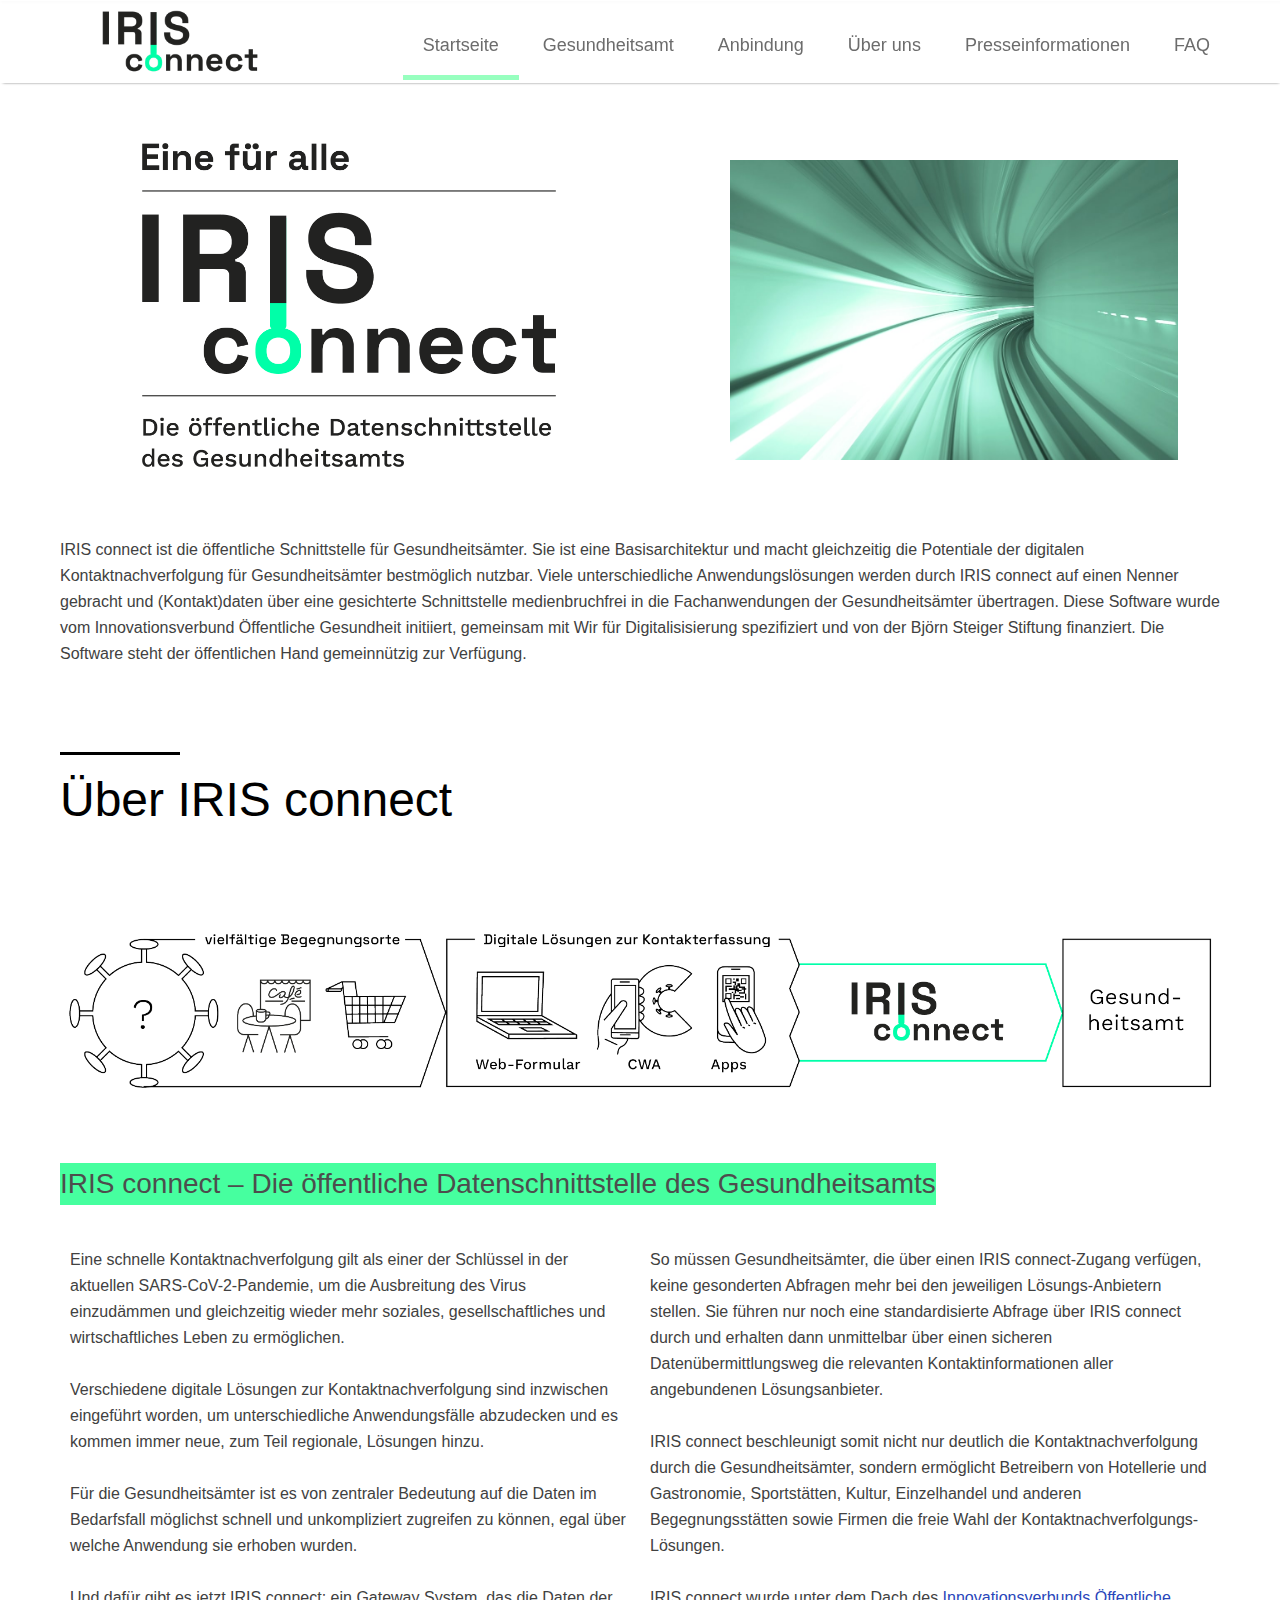
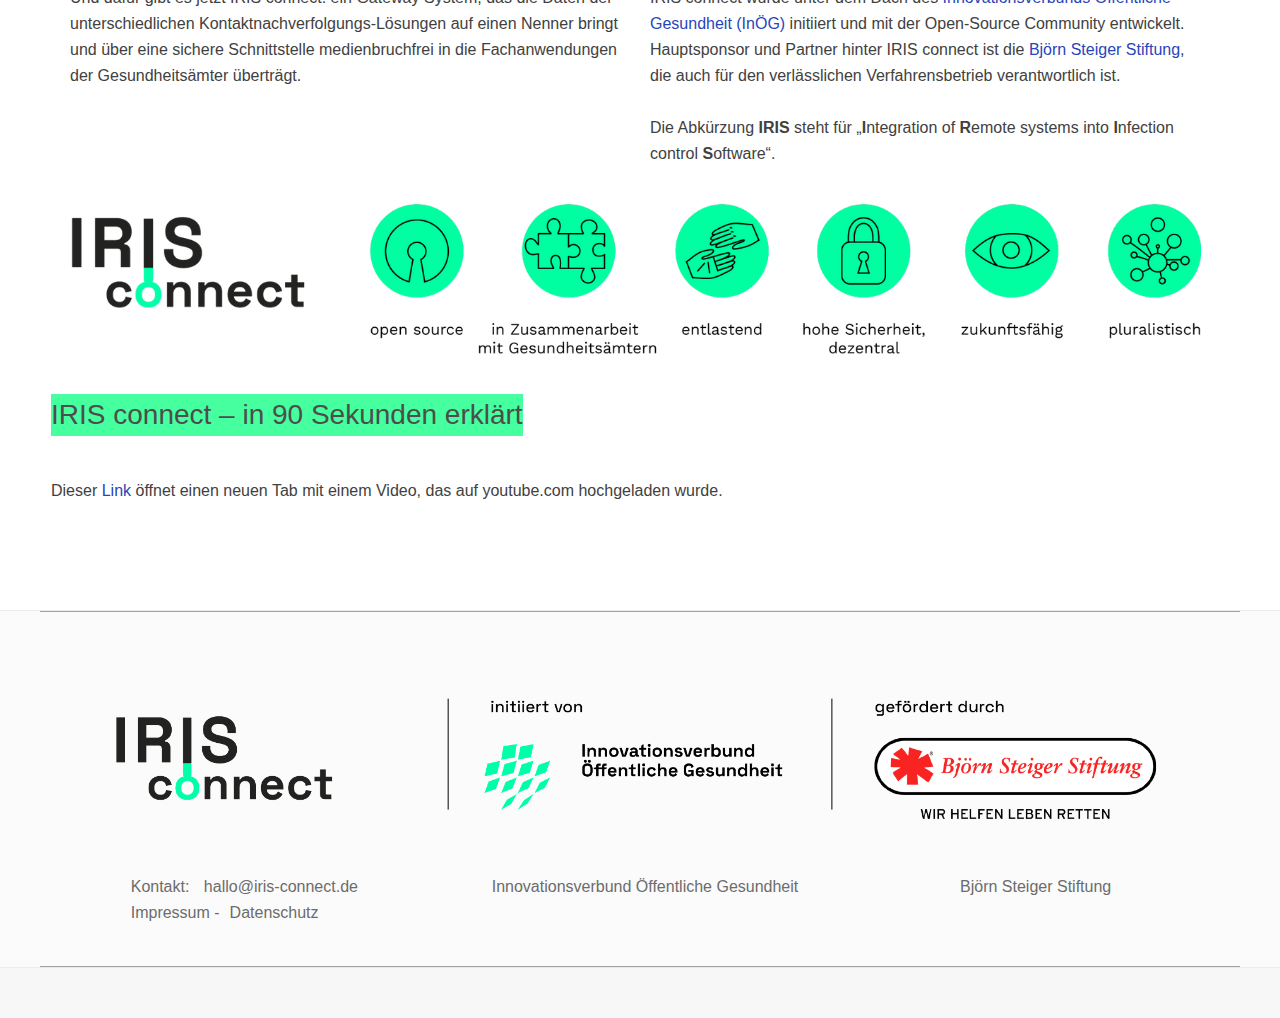
==== commit b407b54d: "Add Meta Description Tag" ====
--- a/index.html
+++ b/index.html
@@ -1,32 +1,30 @@
 <!DOCTYPE html><!--  Last Published: Thu Sep 01 2022 11:28:09 GMT+0000 (Coordinated Universal Time)  -->
-<html data-wf-page="60c7bbba00baf5e460b55477" data-wf-site="609e55b08d9aef989925de0d">
+<html lang="de">
 <head>
   <meta charset="utf-8">
   <title>Startseite</title>
   <meta content="Startseite" property="og:title">
   <meta content="Startseite" property="twitter:title">
   <meta content="width=device-width, initial-scale=1" name="viewport">
-  <link href="css/normalize.css" rel="stylesheet" type="text/css">
-  <link href="css/webflow.css" rel="stylesheet" type="text/css">
-  <link href="css/inog-website-ac7d7855dc26e0b5ff1cab9973.webflow.css" rel="stylesheet" type="text/css">
-  <script src="https://ajax.googleapis.com/ajax/libs/webfont/1.6.26/webfont.js" type="text/javascript"></script>
-  <script type="text/javascript">WebFont.load({  google: {    families: ["Work Sans:100,200,300,regular,500,600,700","Space Grotesk:300,regular,500,600,700"]  }});</script>
-  <!-- [if lt IE 9]><script src="https://cdnjs.cloudflare.com/ajax/libs/html5shiv/3.7.3/html5shiv.min.js" type="text/javascript"></script><![endif] -->
+  <meta name="description" content="IRIS Connect - die öffentliche Schnittstelle für Gesundheitsämter"/>
+  <link href="/css/normalize.css" rel="stylesheet" type="text/css">
+  <link href="/css/webflow.css" rel="stylesheet" type="text/css">
+  <link href="/css/inog-website-ac7d7855dc26e0b5ff1cab9973.webflow.css" rel="stylesheet" type="text/css">
   <script type="text/javascript">!function(o,c){var n=c.documentElement,t=" w-mod-";n.className+=t+"js",("ontouchstart"in o||o.DocumentTouch&&c instanceof DocumentTouch)&&(n.className+=t+"touch")}(window,document);</script>
-  <link href="images/favicon.png" rel="shortcut icon" type="image/x-icon">
-  <link href="images/webclip.png" rel="apple-touch-icon">
+  <link href="/images/favicon.png" rel="shortcut icon" type="image/x-icon">
+  <link href="/images/webclip.png" rel="apple-touch-icon">
 </head>
 <body>
   <div data-collapse="medium" data-animation="default" data-duration="400" data-easing="ease" data-easing2="ease" role="banner" class="navbar-1 w-nav">
     <div class="container-4 w-container">
-      <a href="#" class="w-nav-brand"><img src="images/logo-iris-connect.png" loading="lazy" width="160" srcset="images/logo-iris-connect-p-500.png 500w, images/logo-iris-connect-p-800.png 800w, images/logo-iris-connect-p-1080.png 1080w, images/logo-iris-connect.png 1669w" sizes="160px" alt="Logo IRIS Connect" class="image-13"></a>
+      <a href="#" class="w-nav-brand"><img src="/images/logo-iris-connect.png" loading="lazy" width="160" srcset="/images/logo-iris-connect-p-500.png 500w, /images/logo-iris-connect-p-800.png 800w, /images/logo-iris-connect-p-1080.png 1080w, /images/logo-iris-connect.png 1669w" sizes="160px" alt="Logo IRIS Connect" class="image-13"></a>
       <nav role="navigation" class="nav-menu-2 w-nav-menu">
-        <a href="index.html" aria-current="page" class="nav-list w-nav-link w--current">Startseite</a>
-        <a href="gesundheitsamt.html" class="nav-list w-nav-link">Gesundheitsamt</a>
-        <a href="anbindung.html" class="nav-list w-nav-link">Anbindung</a>
-        <a href="uber-uns.html" class="nav-list w-nav-link">Über uns</a>
-        <a href="presseinformationen.html" class="nav-list w-nav-link">Presseinformationen</a>
-        <a href="faq.html" class="nav-list w-nav-link">FAQ</a>
+        <a href="/" aria-current="page" class="nav-list w-nav-link w--current">Startseite</a>
+        <a href="/gesundheitsamt.html" class="nav-list w-nav-link">Gesundheitsamt</a>
+        <a href="/anbindung.html" class="nav-list w-nav-link">Anbindung</a>
+        <a href="/uber-uns.html" class="nav-list w-nav-link">Über uns</a>
+        <a href="/presseinformationen.html" class="nav-list w-nav-link">Presseinformationen</a>
+        <a href="/faq.html" class="nav-list w-nav-link">FAQ</a>
       </nav>
       <div class="menu-button-2 w-nav-button">
         <div class="icon-3 w-icon-nav-menu"></div>
@@ -36,14 +34,14 @@
   <div class="wrapper-pages">
     <div data-collapse="medium" data-animation="default" data-duration="400" data-easing="ease" data-easing2="ease" role="banner" class="sticky-navbar w-nav"></div>
     <div id="Hero-Section" class="section-1 startseite wf-section">
-      <div class="homepagecontainer w-container"><img src="https://uploads-ssl.webflow.com/60b793fe8a375a7caa93cd40/60b8b0c73cc3524e37decfa8_logo-iris-claim.png" loading="lazy" alt="" class="image-21"><img src="images/Startseite.jpg" loading="lazy" srcset="images/Startseite-p-1080.jpeg 1080w, images/Startseite-p-1600.jpeg 1600w, images/Startseite-p-2000.jpeg 2000w, images/Startseite.jpg 2535w" sizes="(max-width: 991px) 100vw, 37vw" alt="" class="image-30"></div>
+      <div class="homepagecontainer w-container"><img src="/images/logo-iris-claim.png" loading="lazy" alt="" class="image-21"><img src="/images/Startseite.jpg" loading="lazy" srcset="/images/Startseite-p-1080.jpeg 1080w, /images/Startseite-p-1600.jpeg 1600w, /images/Startseite-p-2000.jpeg 2000w, /images/Startseite.jpg 2535w" sizes="(max-width: 991px) 100vw, 37vw" alt="" class="image-30"></div>
     </div>
     <div class="section-4 wf-section">
       <p class="iris-p startseite">IRIS connect ist die öffentliche Schnittstelle für Gesundheitsämter. Sie ist eine Basisarchitektur und macht gleichzeitig die Potentiale der digitalen Kontaktnachverfolgung für Gesundheitsämter bestmöglich nutzbar. Viele unterschiedliche Anwendungslösungen werden durch IRIS connect auf einen Nenner gebracht und (Kontakt)daten über eine gesichterte Schnittstelle medienbruchfrei in die Fachanwendungen der Gesundheitsämter übertragen. Diese Software wurde vom Innovationsverbund Öffentliche Gesundheit initiiert, gemeinsam mit Wir für Digitalisisierung spezifiziert und von der Björn Steiger Stiftung finanziert. Die Software steht der öffentlichen Hand gemeinnützig zur Verfügung.</p>
     </div>
     <div id="About" class="section-3 wf-section">
       <div class="hr"></div>
-      <h1 class="heading-3">Über IRIS connect</h1><img src="images/Schaubild-Iris-connect-horizontal-transparent.png" loading="lazy" srcset="images/Schaubild-Iris-connect-horizontal-transparent-p-500.png 500w, images/Schaubild-Iris-connect-horizontal-transparent-p-800.png 800w, images/Schaubild-Iris-connect-horizontal-transparent-p-1080.png 1080w, images/Schaubild-Iris-connect-horizontal-transparent-p-2000.png 2000w, images/Schaubild-Iris-connect-horizontal-transparent-p-2600.png 2600w, images/Schaubild-Iris-connect-horizontal-transparent.png 4001w" sizes="100vw" alt="Schaubild von IRIS Connect, dass Daten vielfältiger Begegnungsorte mit digitalen Lösungen zur Kontakterfassung ans Gesundheitsamt darstellt" class="image-25">
+      <h1 class="heading-3">Über IRIS connect</h1><img src="/images/Schaubild-Iris-connect-horizontal-transparent.png" loading="lazy" srcset="/images/Schaubild-Iris-connect-horizontal-transparent-p-500.png 500w, /images/Schaubild-Iris-connect-horizontal-transparent-p-800.png 800w, /images/Schaubild-Iris-connect-horizontal-transparent-p-1080.png 1080w, /images/Schaubild-Iris-connect-horizontal-transparent-p-2000.png 2000w, /images/Schaubild-Iris-connect-horizontal-transparent-p-2600.png 2600w, /images/Schaubild-Iris-connect-horizontal-transparent.png 4001w" sizes="100vw" alt="Schaubild von IRIS Connect, dass Daten vielfältiger Begegnungsorte mit digitalen Lösungen zur Kontakterfassung ans Gesundheitsamt darstellt" class="image-25">
       <h1 class="h2 about-h2 grn"><strong class="heading-3 h2 highlight">IRIS connect – Die öffentliche Datenschnittstelle des Gesundheitsamts</strong><br></h1>
       <div class="columns-12 w-row">
         <div class="w-col w-col-6">
@@ -54,7 +52,7 @@
         </div>
       </div>
     </div>
-    <div class="container-12 w-container"><img src="images/USP-Iris-connect.png" loading="lazy" srcset="images/USP-Iris-connect-p-500.png 500w, images/USP-Iris-connect-p-800.png 800w, images/USP-Iris-connect-p-1080.png 1080w, images/USP-Iris-connect-p-1600.png 1600w, images/USP-Iris-connect-p-2000.png 2000w, images/USP-Iris-connect-p-2600.png 2600w, images/USP-Iris-connect.png 3645w" sizes="100vw" alt="Selling Points von IRIS connect:
+    <div class="container-12 w-container"><img src="/images/USP-Iris-connect.png" loading="lazy" srcset="/images/USP-Iris-connect-p-500.png 500w, /images/USP-Iris-connect-p-800.png 800w, /images/USP-Iris-connect-p-1080.png 1080w, /images/USP-Iris-connect-p-1600.png 1600w, /images/USP-Iris-connect-p-2000.png 2000w, /images/USP-Iris-connect-p-2600.png 2600w, /images/USP-Iris-connect.png 3645w" sizes="100vw" alt="Selling Points von IRIS connect:
 Open Source
 In Zusammenarbeit mit Gesundheitsämtern
 entlastend
@@ -63,15 +61,15 @@
 pulralistisch" class="image-23">
       <h1 class="h2 about-h2 grn"><strong class="heading-3 h2 highlight">IRIS connect – in 90 Sekunden erklärt </strong><br></h1>
       <p class="iris-p">Dieser <a href="https://youtu.be/By59JzV6ISc" target="_blank">Link</a> öffnet einen neuen Tab mit einem Video, das auf youtube.com hochgeladen wurde.<br></p>
-      <a href="https://youtu.be/By59JzV6ISc" target="_blank" class="w-inline-block"><img src="images/IRIS-connect-in-90-Sekunden-erklärt.png" loading="lazy" srcset="images/IRIS-connect-in-90-Sekunden-erklärt-p-500.png 500w, images/IRIS-connect-in-90-Sekunden-erklärt-p-800.png 800w, images/IRIS-connect-in-90-Sekunden-erklärt-p-1080.png 1080w, images/IRIS-connect-in-90-Sekunden-erklärt.png 1270w" sizes="100vw" alt=""></a>
+      <a href="https://youtu.be/By59JzV6ISc" target="_blank" class="w-inline-block"><img src="/images/IRIS-connect-in-90-Sekunden-erklärt.png" loading="lazy" srcset="/images/IRIS-connect-in-90-Sekunden-erklärt-p-500.png 500w, /images/IRIS-connect-in-90-Sekunden-erklärt-p-800.png 800w, /images/IRIS-connect-in-90-Sekunden-erklärt-p-1080.png 1080w, /images/IRIS-connect-in-90-Sekunden-erklärt.png 1270w" sizes="100vw" alt=""></a>
     </div>
     <div class="section-2 footer-section wf-section">
       <div class="container w-container">
-        <div class="center-content"><img src="images/Logo-IRIS-BSS-INOEG-horizontal-1.png" loading="lazy" srcset="images/Logo-IRIS-BSS-INOEG-horizontal-1-p-500.png 500w, images/Logo-IRIS-BSS-INOEG-horizontal-1-p-800.png 800w, images/Logo-IRIS-BSS-INOEG-horizontal-1-p-1080.png 1080w, images/Logo-IRIS-BSS-INOEG-horizontal-1-p-2000.png 2000w, images/Logo-IRIS-BSS-INOEG-horizontal-1-p-2600.png 2600w, images/Logo-IRIS-BSS-INOEG-horizontal-1-p-3200.png 3200w, images/Logo-IRIS-BSS-INOEG-horizontal-1.png 4001w" sizes="100vw" alt="" class="image-41"></div>
+        <div class="center-content"><img src="/images/Logo-IRIS-BSS-INOEG-horizontal-1.png" loading="lazy" srcset="/images/Logo-IRIS-BSS-INOEG-horizontal-1-p-500.png 500w, /images/Logo-IRIS-BSS-INOEG-horizontal-1-p-800.png 800w, /images/Logo-IRIS-BSS-INOEG-horizontal-1-p-1080.png 1080w, /images/Logo-IRIS-BSS-INOEG-horizontal-1-p-2000.png 2000w, /images/Logo-IRIS-BSS-INOEG-horizontal-1-p-2600.png 2600w, /images/Logo-IRIS-BSS-INOEG-horizontal-1-p-3200.png 3200w, /images/Logo-IRIS-BSS-INOEG-horizontal-1.png 4001w" sizes="100vw" alt="" class="image-41"></div>
         <div class="columns-10 w-row">
           <div class="column-11 w-col w-col-4">
             <p class="paragraph-10">Kontakt: <a href="mailto:hallo@iris-connect.de" class="link-gr-n">hallo@iris-connect.de</a>
-              <a href="impressum.html" class="link-gr-n"><br>Impressum </a>-<a href="datenschutz.html" class="link-gr-n">Datenschutz</a>
+              <a href="/impressum.html" class="link-gr-n"><br>Impressum </a>-<a href="/datenschutz.html" class="link-gr-n">Datenschutz</a>
             </p>
           </div>
           <div class="column-11 w-col w-col-4">
@@ -92,7 +90,6 @@
     </div>
   </div>
   <script src="https://d3e54v103j8qbb.cloudfront.net/js/jquery-3.5.1.min.dc5e7f18c8.js?site=609e55b08d9aef989925de0d" type="text/javascript" integrity="sha256-9/aliU8dGd2tb6OSsuzixeV4y/faTqgFtohetphbbj0=" crossorigin="anonymous"></script>
-  <script src="js/webflow.js" type="text/javascript"></script>
-  <!-- [if lte IE 9]><script src="https://cdnjs.cloudflare.com/ajax/libs/placeholders/3.0.2/placeholders.min.js"></script><![endif] -->
+  <script src="/js/webflow.js" type="text/javascript"></script>
 </body>
-</html>+</html>
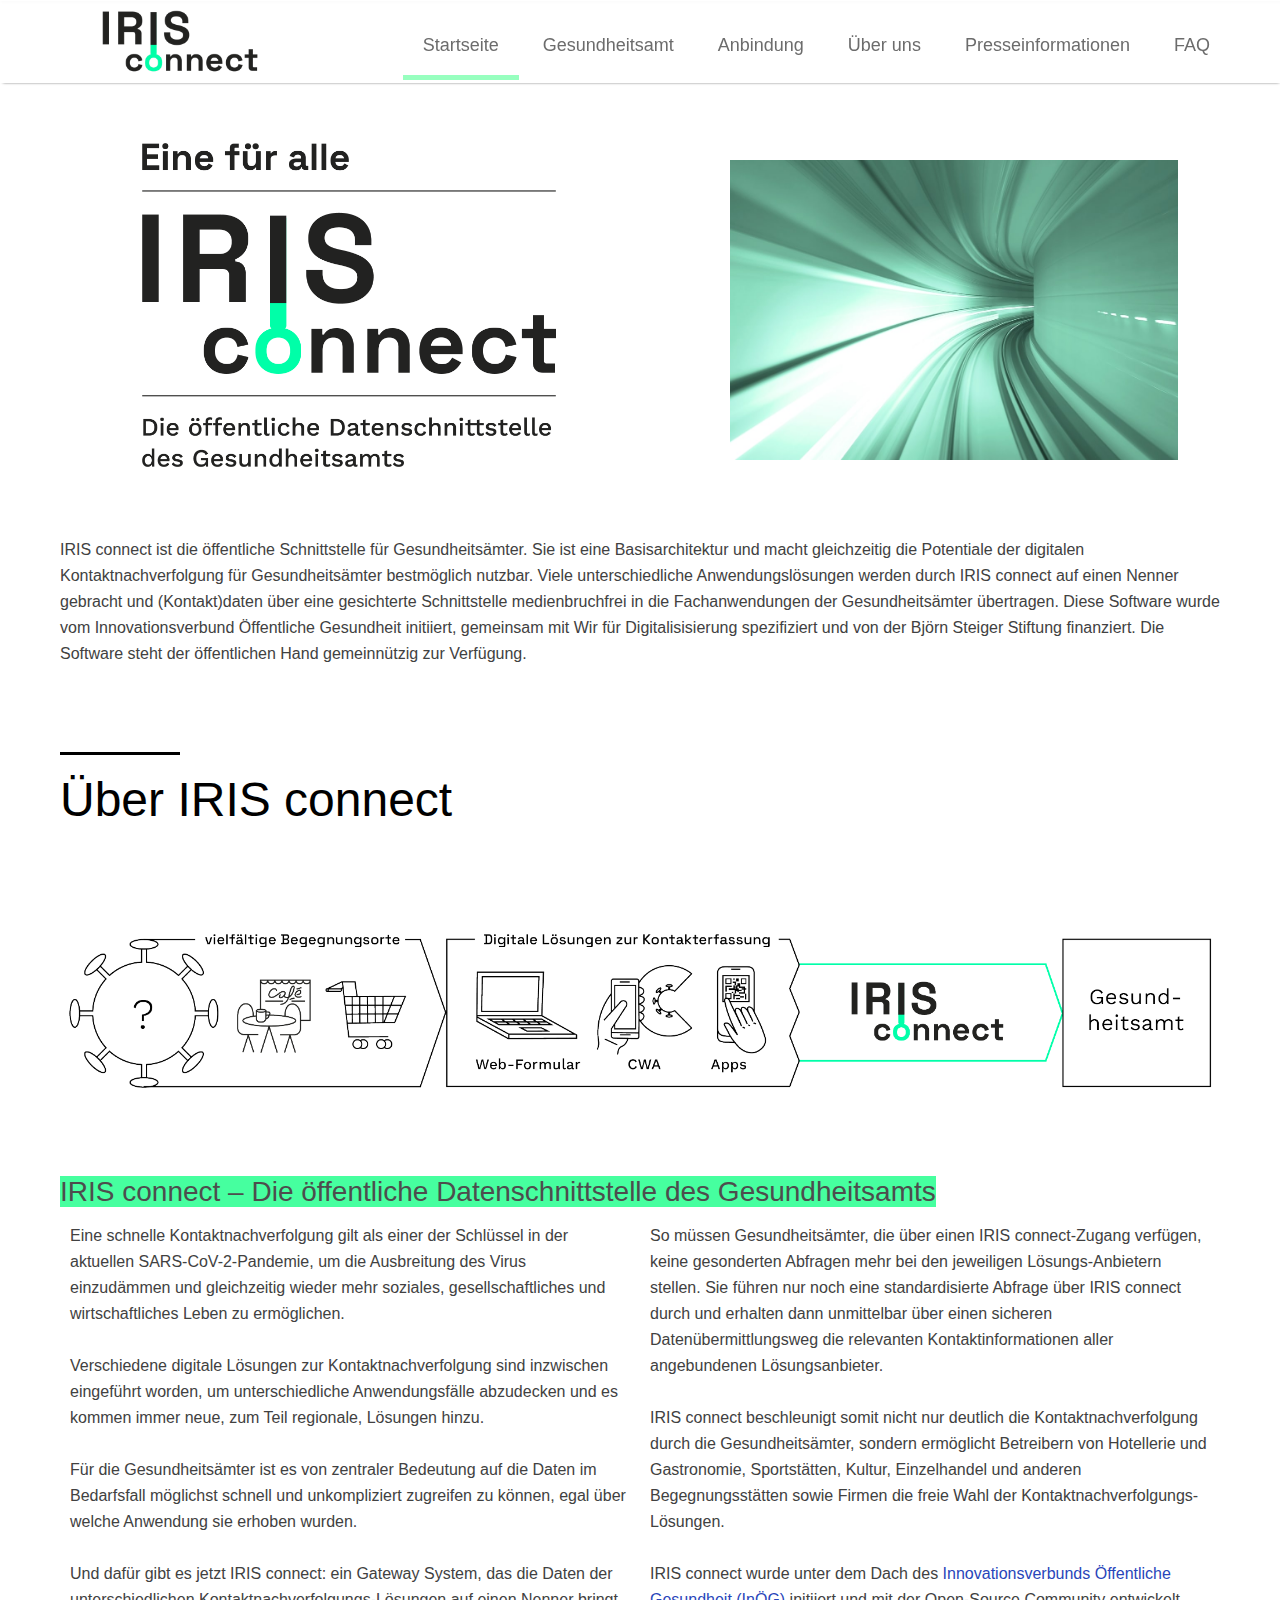
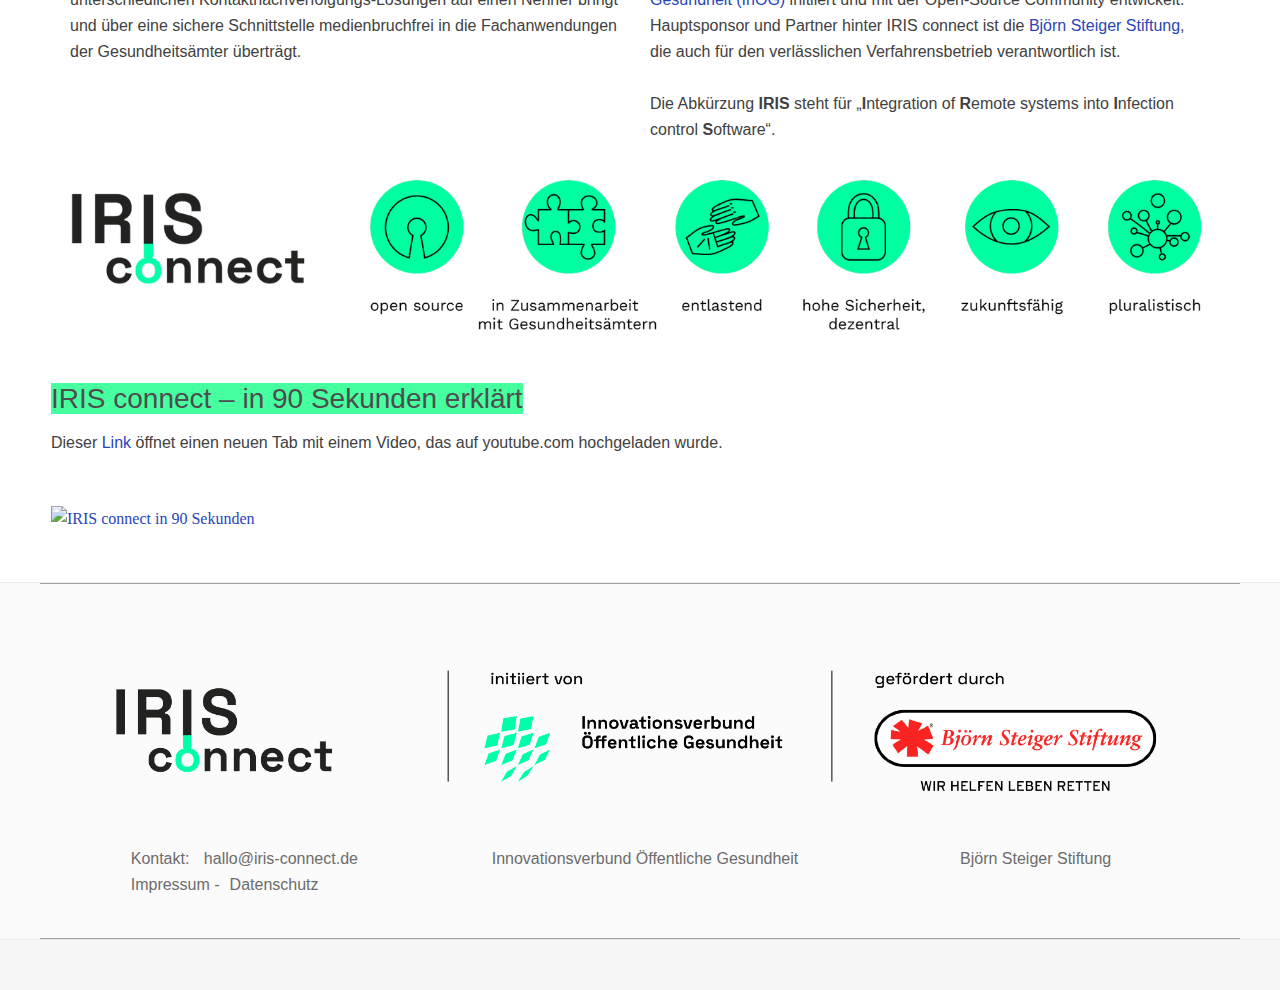
==== commit 62187b96: "Remove duplicate h1's" ====
--- a/index.html
+++ b/index.html
@@ -34,7 +34,7 @@
   <div class="wrapper-pages">
     <div data-collapse="medium" data-animation="default" data-duration="400" data-easing="ease" data-easing2="ease" role="banner" class="sticky-navbar w-nav"></div>
     <div id="Hero-Section" class="section-1 startseite wf-section">
-      <div class="homepagecontainer w-container"><img src="/images/logo-iris-claim.png" loading="lazy" alt="" class="image-21"><img src="/images/Startseite.jpg" loading="lazy" srcset="/images/Startseite-p-1080.jpeg 1080w, /images/Startseite-p-1600.jpeg 1600w, /images/Startseite-p-2000.jpeg 2000w, /images/Startseite.jpg 2535w" sizes="(max-width: 991px) 100vw, 37vw" alt="" class="image-30"></div>
+      <div class="homepagecontainer w-container"><img src="/images/logo-iris-claim.png" loading="lazy" alt="IRIS Logo" class="image-21"><img src="/images/Startseite-p-2000.jpeg" loading="lazy" srcset="/images/Startseite-p-1080.jpeg 1080w, /images/Startseite-p-1600.jpeg 1600w, /images/Startseite-p-2000.jpeg 2000w" sizes="(max-width: 991px) 100vw, 37vw" alt="Startseite" class="image-30"></div>
     </div>
     <div class="section-4 wf-section">
       <p class="iris-p startseite">IRIS connect ist die öffentliche Schnittstelle für Gesundheitsämter. Sie ist eine Basisarchitektur und macht gleichzeitig die Potentiale der digitalen Kontaktnachverfolgung für Gesundheitsämter bestmöglich nutzbar. Viele unterschiedliche Anwendungslösungen werden durch IRIS connect auf einen Nenner gebracht und (Kontakt)daten über eine gesichterte Schnittstelle medienbruchfrei in die Fachanwendungen der Gesundheitsämter übertragen. Diese Software wurde vom Innovationsverbund Öffentliche Gesundheit initiiert, gemeinsam mit Wir für Digitalisisierung spezifiziert und von der Björn Steiger Stiftung finanziert. Die Software steht der öffentlichen Hand gemeinnützig zur Verfügung.</p>
@@ -42,7 +42,7 @@
     <div id="About" class="section-3 wf-section">
       <div class="hr"></div>
       <h1 class="heading-3">Über IRIS connect</h1><img src="/images/Schaubild-Iris-connect-horizontal-transparent.png" loading="lazy" srcset="/images/Schaubild-Iris-connect-horizontal-transparent-p-500.png 500w, /images/Schaubild-Iris-connect-horizontal-transparent-p-800.png 800w, /images/Schaubild-Iris-connect-horizontal-transparent-p-1080.png 1080w, /images/Schaubild-Iris-connect-horizontal-transparent-p-2000.png 2000w, /images/Schaubild-Iris-connect-horizontal-transparent-p-2600.png 2600w, /images/Schaubild-Iris-connect-horizontal-transparent.png 4001w" sizes="100vw" alt="Schaubild von IRIS Connect, dass Daten vielfältiger Begegnungsorte mit digitalen Lösungen zur Kontakterfassung ans Gesundheitsamt darstellt" class="image-25">
-      <h1 class="h2 about-h2 grn"><strong class="heading-3 h2 highlight">IRIS connect – Die öffentliche Datenschnittstelle des Gesundheitsamts</strong><br></h1>
+      <h2 class="about-h2 grn"><strong class="heading-3 h2 highlight">IRIS connect – Die öffentliche Datenschnittstelle des Gesundheitsamts</strong><br></h2>
       <div class="columns-12 w-row">
         <div class="w-col w-col-6">
           <p class="iris-p">Eine <strong class="gr-n">schnelle Kontaktnachverfolgung</strong> gilt als einer der Schlüssel in der aktuellen SARS-CoV-2-Pandemie, um die Ausbreitung des Virus einzudämmen und gleichzeitig wieder mehr soziales, gesellschaftliches und wirtschaftliches Leben zu ermöglichen.<br><br>Verschiedene <strong class="gr-n">digitale Lösungen zur Kontaktnachverfolgung</strong> sind inzwischen eingeführt worden, um unterschiedliche Anwendungsfälle abzudecken und es kommen immer neue, zum Teil regionale, Lösungen hinzu.<br><br>Für die <strong class="gr-n">Gesundheitsämter </strong>ist es von zentraler Bedeutung auf die Daten im Bedarfsfall möglichst schnell und unkompliziert zugreifen zu können, egal über welche Anwendung sie erhoben wurden.<br><br>Und dafür gibt es jetzt IRIS connect<span class="gr-n">: <strong class="bold-text-6">ein Gateway System, das die Daten der unterschiedlichen Kontaktnachverfolgungs-Lösungen auf einen Nenner bringt</strong></span> und über eine sichere Schnittstelle medienbruchfrei in die Fachanwendungen der Gesundheitsämter überträgt.<br></p>
@@ -59,13 +59,13 @@
 hohe Sicherheit, dezentral
 zukunftsfähig
 pulralistisch" class="image-23">
-      <h1 class="h2 about-h2 grn"><strong class="heading-3 h2 highlight">IRIS connect – in 90 Sekunden erklärt </strong><br></h1>
+      <h2 class="about-h2 grn"><strong class="heading-3 h2 highlight">IRIS connect – in 90 Sekunden erklärt </strong><br></h2>
       <p class="iris-p">Dieser <a href="https://youtu.be/By59JzV6ISc" target="_blank">Link</a> öffnet einen neuen Tab mit einem Video, das auf youtube.com hochgeladen wurde.<br></p>
-      <a href="https://youtu.be/By59JzV6ISc" target="_blank" class="w-inline-block"><img src="/images/IRIS-connect-in-90-Sekunden-erklärt.png" loading="lazy" srcset="/images/IRIS-connect-in-90-Sekunden-erklärt-p-500.png 500w, /images/IRIS-connect-in-90-Sekunden-erklärt-p-800.png 800w, /images/IRIS-connect-in-90-Sekunden-erklärt-p-1080.png 1080w, /images/IRIS-connect-in-90-Sekunden-erklärt.png 1270w" sizes="100vw" alt=""></a>
+      <a href="https://youtu.be/By59JzV6ISc" target="_blank" class="w-inline-block"><img src="/images/IRIS-connect-in-90-Sekunden-erklaert.png" loading="lazy" srcset="/images/IRIS-connect-in-90-Sekunden-erklaert-p-500.png 500w, /images/IRIS-connect-in-90-Sekunden-erklaert-p-800.png 800w, /images/IRIS-connect-in-90-Sekunden-erklaert-p-1080.png 1080w, /images/IRIS-connect-in-90-Sekunden-erklaert.png 1270w" sizes="100vw" alt="IRIS connect in 90 Sekunden"></a>
     </div>
     <div class="section-2 footer-section wf-section">
       <div class="container w-container">
-        <div class="center-content"><img src="/images/Logo-IRIS-BSS-INOEG-horizontal-1.png" loading="lazy" srcset="/images/Logo-IRIS-BSS-INOEG-horizontal-1-p-500.png 500w, /images/Logo-IRIS-BSS-INOEG-horizontal-1-p-800.png 800w, /images/Logo-IRIS-BSS-INOEG-horizontal-1-p-1080.png 1080w, /images/Logo-IRIS-BSS-INOEG-horizontal-1-p-2000.png 2000w, /images/Logo-IRIS-BSS-INOEG-horizontal-1-p-2600.png 2600w, /images/Logo-IRIS-BSS-INOEG-horizontal-1-p-3200.png 3200w, /images/Logo-IRIS-BSS-INOEG-horizontal-1.png 4001w" sizes="100vw" alt="" class="image-41"></div>
+        <div class="center-content"><img src="/images/Logo-IRIS-BSS-INOEG-horizontal-1.png" loading="lazy" srcset="/images/Logo-IRIS-BSS-INOEG-horizontal-1-p-500.png 500w, /images/Logo-IRIS-BSS-INOEG-horizontal-1-p-800.png 800w, /images/Logo-IRIS-BSS-INOEG-horizontal-1-p-1080.png 1080w, /images/Logo-IRIS-BSS-INOEG-horizontal-1-p-2000.png 2000w, /images/Logo-IRIS-BSS-INOEG-horizontal-1-p-2600.png 2600w, /images/Logo-IRIS-BSS-INOEG-horizontal-1-p-3200.png 3200w, /images/Logo-IRIS-BSS-INOEG-horizontal-1.png 4001w" sizes="100vw" alt="Logo IRIS" class="image-41"></div>
         <div class="columns-10 w-row">
           <div class="column-11 w-col w-col-4">
             <p class="paragraph-10">Kontakt: <a href="mailto:hallo@iris-connect.de" class="link-gr-n">hallo@iris-connect.de</a>
